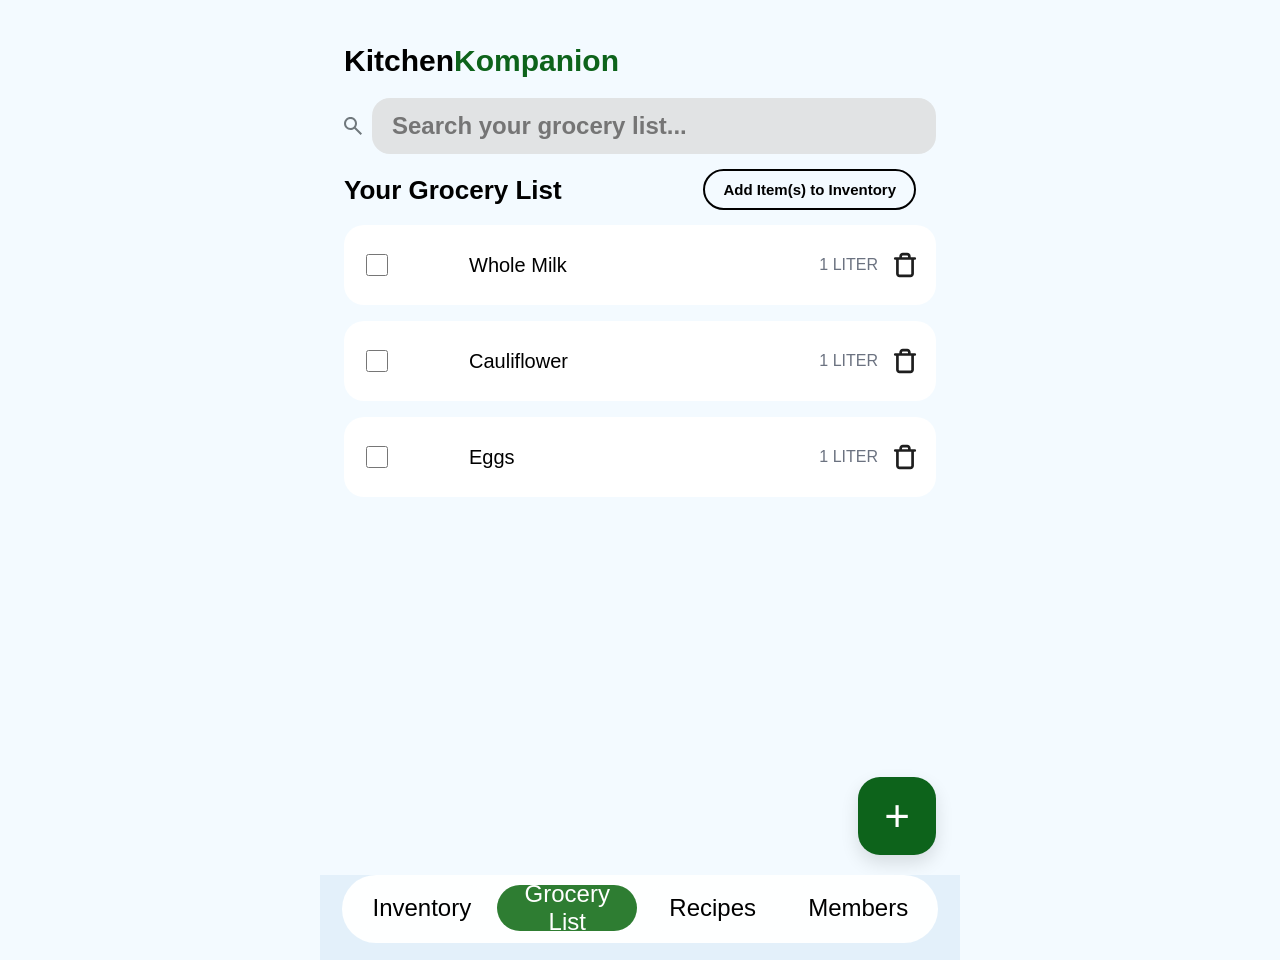
==== Phase 2/Index.html @ 4c79f3d2 "base implementation of grocery list and recipe" ====
<html lang="en"><head>
  <meta http-equiv="Content-Type" content="text/html; charset=windows-1252">
<title>Kitchen Kompanion</title>
<style>

    /* root colors */
    :root {
        --bg-main: #e3f0fa;
        --bg-nav: #FEFFFF;
        --text-def: black;
        --button-active: #2e7d32;
        --screen-width: 640px;
        --wire: none;
    }

    /* device specifications from professor golub */
    .device { 
    margin:auto; 
    max-width: 640px;
    max-height: 960px;
    width: 640px;
    height: 960px;
    overflow: hidden;
    background-color: var(--bg-main);
    position: relative;
    font-size: 32pt;
    }

    /* DEVICE AND ROOT SHOULD BE THE ONLY THINGs HERE */

</style>

<link rel="stylesheet" href="navbar.css">
<link rel="stylesheet" href="pantry.css">
<link rel="stylesheet" href="list.css">
<link rel="stylesheet" href="recipe.css">

</head>
    <body>
        <!--- everything should go inside the device -->
        <div class="device">

            <!--- kitchen inventory tab here -->
            <div id="inv" class="tabcontent">
                <div class="invcontainer">

                    <h1 class="brandtitle">Kitchen<span class="brandgreen">Kompanion</span></h1>

                    <div class="search">
                        <svg xmlns="http://www.w3.org/2000/svg" width="18" height="18" viewBox="0 0 18 18" fill="none">
                            <path d="M16.6 18L10.3 11.7C9.8 12.1 9.225 12.4167 8.575 12.65C7.925 12.8833 7.23333 13 6.5 13C4.68333 13 3.14583 12.3708 1.8875 11.1125C0.629167 9.85417 0 8.31667 0 6.5C0 4.68333 0.629167 3.14583 1.8875 1.8875C3.14583 0.629167 4.68333 0 6.5 0C8.31667 0 9.85417 0.629167 11.1125 1.8875C12.3708 3.14583 13 4.68333 13 6.5C13 7.23333 12.8833 7.925 12.65 8.575C12.4167 9.225 12.1 9.8 11.7 10.3L18 16.6L16.6 18ZM6.5 11C7.75 11 8.8125 10.5625 9.6875 9.6875C10.5625 8.8125 11 7.75 11 6.5C11 5.25 10.5625 4.1875 9.6875 3.3125C8.8125 2.4375 7.75 2 6.5 2C5.25 2 4.1875 2.4375 3.3125 3.3125C2.4375 4.1875 2 5.25 2 6.5C2 7.75 2.4375 8.8125 3.3125 9.6875C4.1875 10.5625 5.25 11 6.5 11Z" fill="#70787D"/>
                        </svg>
                        <input id="invsearch" type="text" placeholder="Search your inventory..." oninput="updateInvDisplay()">
                    </div>

                    <div class="listheader topheader">
                        <h2>Inventory</h2>
                        <div class="headeractions">
                            <button id="invsortexp" class="expiringsoon" onclick="sortInvItemExp()">
                                <span class="expiringsoon-icon">
                                    <svg id="expiringsoon-svg" xmlns="http://www.w3.org/2000/svg" viewBox="0 0 24 24" fill="none">
                                        <path d="M3 18H9V16H3V18ZM3 6V8H21V6H3ZM3 13H15V11H3V13Z" fill="#0D631B"/>
                                    </svg>
                                </span>
                            <span>Expiring Soon</span>
                            </button>
                        </div>
                    </div>

                    <div class="sort">
                        <button class="locationtab active-tab" onclick="setInventoryFilter('All', this)">All</button>
                        <button class="locationtab" onclick="setInventoryFilter('Fridge', this)">Fridge</button>
                        <button class="locationtab" onclick="setInventoryFilter('Freezer', this)">Freezer</button>
                        <button class="locationtab" onclick="setInventoryFilter('Pantry', this)">Pantry</button>
                    </div>

                    <select onchange="updateInvDisplay()" id="listdropdown" style="display: none;">
                        <option value="All">All</option>
                        <option value="Fridge">Fridge</option>
                        <option value="Freezer">Freezer</option>
                        <option value="Pantry">Pantry</option>
                    </select>

                    <div class="listarea">
                        <div id="invlist" class="pantrylist">
                            <!-- inventory cards get added here -->
                        </div>
                    </div>

                    <button id="invitemadd" class="itemadd floatingadd" onclick="openInvAddForm()">+</button>

                </div>

            </div>

            <!--- live update grocery list here -->
            <div id="grocerytab" class="tabcontent">
                <div class="invcontainer">

                    <h1 class="brandtitle">Kitchen<span class="brandgreen">Kompanion</span></h1>

                    <div class="search">
                        <svg xmlns="http://www.w3.org/2000/svg" width="18" height="18" viewBox="0 0 18 18" fill="none">
                            <path d="M16.6 18L10.3 11.7C9.8 12.1 9.225 12.4167 8.575 12.65C7.925 12.8833 7.23333 13 6.5 13C4.68333 13 3.14583 12.3708 1.8875 11.1125C0.629167 9.85417 0 8.31667 0 6.5C0 4.68333 0.629167 3.14583 1.8875 1.8875C3.14583 0.629167 4.68333 0 6.5 0C8.31667 0 9.85417 0.629167 11.1125 1.8875C12.3708 3.14583 13 4.68333 13 6.5C13 7.23333 12.8833 7.925 12.65 8.575C12.4167 9.225 12.1 9.8 11.7 10.3L18 16.6L16.6 18ZM6.5 11C7.75 11 8.8125 10.5625 9.6875 9.6875C10.5625 8.8125 11 7.75 11 6.5C11 5.25 10.5625 4.1875 9.6875 3.3125C8.8125 2.4375 7.75 2 6.5 2C5.25 2 4.1875 2.4375 3.3125 3.3125C2.4375 4.1875 2 5.25 2 6.5C2 7.75 2.4375 8.8125 3.3125 9.6875C4.1875 10.5625 5.25 11 6.5 11Z" fill="#70787D"/>
                        </svg>
                        <input id="grocerysearch" type="text" placeholder="Search your grocery list..." oninput="updateGroceryDisplay()" autocomplete="off">
                    </div>

                    <div class="listheader topheader">
                        <h2>Your Grocery List</h2>
                        <button class="grocery-to-inv-btn" onclick="addCheckedToInventory()">Add Item(s) to Inventory</button>
                    </div>

                    <div class="listarea">
                        <div id="groceryitems" class="pantrylist">
                            <!-- grocery cards go here -->
                        </div>
                    </div>

                    <button class="itemadd floatingadd" onclick="openGroceryAddForm()">+</button>

                </div>
            </div>

            <!-- recipes tab here -->
            <div id="recipes" class="tabcontent">
                <div class="invcontainer">

                    <h1 class="brandtitle">Kitchen<span class="brandgreen">Kompanion</span></h1>

                    <div class="search">
                        <svg xmlns="http://www.w3.org/2000/svg" width="18" height="18" viewBox="0 0 18 18" fill="none">
                            <path d="M16.6 18L10.3 11.7C9.8 12.1 9.225 12.4167 8.575 12.65C7.925 12.8833 7.23333 13 6.5 13C4.68333 13 3.14583 12.3708 1.8875 11.1125C0.629167 9.85417 0 8.31667 0 6.5C0 4.68333 0.629167 3.14583 1.8875 1.8875C3.14583 0.629167 4.68333 0 6.5 0C8.31667 0 9.85417 0.629167 11.1125 1.8875C12.3708 3.14583 13 4.68333 13 6.5C13 7.23333 12.8833 7.925 12.65 8.575C12.4167 9.225 12.1 9.8 11.7 10.3L18 16.6L16.6 18ZM6.5 11C7.75 11 8.8125 10.5625 9.6875 9.6875C10.5625 8.8125 11 7.75 11 6.5C11 5.25 10.5625 4.1875 9.6875 3.3125C8.8125 2.4375 7.75 2 6.5 2C5.25 2 4.1875 2.4375 3.3125 3.3125C2.4375 4.1875 2 5.25 2 6.5C2 7.75 2.4375 8.8125 3.3125 9.6875C4.1875 10.5625 5.25 11 6.5 11Z" fill="#70787D"/>
                        </svg>
                        <input id="recipesearch" type="text" placeholder="Search your recipes..." oninput="updateRecipeDisplay()" autocomplete="off">
                    </div>

                    <div class="listheader">
                        <h2 class="recipe-heading">Your Recipes</h2>
                    </div>

                    <div class="listarea">
                        <div id="recipeitems" class="pantrylist">
                            <!-- recipe cards go here -->
                        </div>
                    </div>

                    <button class="itemadd floatingadd" onclick="openRecipeAddForm()">+</button>

                </div>
            </div>

            <!-- members tab here -->
            <div id="members" class="tabcontent">
                <p>members</p>
            </div>

            <!-- navbar here -->
            <div class="navbar">
                <div class="tabcontainer">
                    <button class="tablink" onclick="openTab('inv', this)" >Inventory</button>
                    <button class="tablink" onclick="openTab('grocerytab', this)" id="defaultOpen">Grocery List</button>
                    <button class="tablink" onclick="openTab('recipes', this)">Recipes</button>
                    <button class="tablink" onclick="openTab('members', this)">Members</button>
                </div>
            </div>

            <!-- pantry list add form -->
            <div id="invaddform" class="form-popup edit-popup">
                <div class="edit-header">
                    <h2>Add New Item</h2>
                    <button type="button" class="edit-close-btn" onclick="closeListAddForm()">&times;</button>
                </div>
                <form onsubmit="return addListItemFormSubmit()">
                    <label class="edit-label-main">Item Name <span class="edit-required">*</span></label>
                    <p id="invformnamewarning" class="formwarning">An Item with this name already exists!</p>
                    <input type="text" id="invnewname" class="edit-name-input" placeholder="What did you buy?" required autocomplete="off">
                    <div class="edit-divider"></div>

                    <div class="edit-row-3">
                        <div class="edit-col">
                            <label class="edit-label-upper">QUANTITY</label>
                            <input type="number" id="invnewquantity" class="edit-sm-input" min="0" placeholder="Ex. 2">
                        </div>
                        <div class="edit-col">
                            <label class="edit-label-upper">UNITS</label>
                            <select id="invnewunits" class="edit-sm-select">
                                <option value="">--</option>
                                <option value="Cups">Cups</option>
                                <option value="Liter">Liter</option>
                                <option value="ML">ML</option>
                                <option value="Grams">Grams</option>
                                <option value="Oz">Oz</option>
                                <option value="Bags">Bags</option>
                                <option value="Items">Items</option>
                            </select>
                        </div>
                        <div class="edit-col">
                            <label class="edit-label-upper">EXPIRES ON</label>
                            <input type="date" id="invnewdate" class="edit-sm-input">
                        </div>
                    </div>

                    <label class="edit-label-upper">STORAGE LOCATION</label>
                    <div class="edit-pills" id="invaddpills">
                        <button type="button" class="edit-pill active-pill" data-loc="Fridge">Fridge</button>
                        <button type="button" class="edit-pill" data-loc="Freezer">Freezer</button>
                        <button type="button" class="edit-pill" data-loc="Pantry">Pantry</button>
                    </div>
                    <input type="hidden" id="invnewdrop" value="Fridge">

                    <label class="edit-label-upper">SHARED WITH</label>
                    <div class="edit-members" id="invaddmembers"></div>

                    <button type="submit" class="edit-submit-btn">Add to Inventory &#8853;</button>
                </form>
            </div>

            <!-- pantry list edit form -->
            <div id="inveditform" class="form-popup edit-popup">
                <div class="edit-header">
                    <h2>Edit Item</h2>
                    <button type="button" class="edit-close-btn" onclick="closeListEditForm()">&times;</button>
                </div>
                <form onsubmit="return editListItemFormSubmit()">
                    <label class="edit-label-main">Item Name <span class="edit-required">*</span></label>
                    <p id="invformnamewarningedit" class="formwarning">An Item with this name already exists!</p>
                    <input type="text" id="inveditname" class="edit-name-input" placeholder="Enter item name..." required autocomplete="off">
                    <div class="edit-divider"></div>

                    <div class="edit-row-3">
                        <div class="edit-col">
                            <label class="edit-label-upper">QUANTITY</label>
                            <input type="number" id="inveditquantity" class="edit-sm-input" min="0">
                        </div>
                        <div class="edit-col">
                            <label class="edit-label-upper">UNITS</label>
                            <select id="inveditunits" class="edit-sm-select">
                                <option value="">--</option>
                                <option value="Cups">Cups</option>
                                <option value="Liter">Liter</option>
                                <option value="ML">ML</option>
                                <option value="Grams">Grams</option>
                                <option value="Oz">Oz</option>
                                <option value="Bags">Bags</option>
                                <option value="Items">Items</option>
                            </select>
                        </div>
                        <div class="edit-col">
                            <label class="edit-label-upper">EXPIRES ON</label>
                            <input type="date" id="inveditdate" class="edit-sm-input">
                        </div>
                    </div>

                    <label class="edit-label-upper">STORAGE LOCATION</label>
                    <div class="edit-pills" id="inveditpills">
                        <button type="button" class="edit-pill active-pill" data-loc="Fridge">Fridge</button>
                        <button type="button" class="edit-pill" data-loc="Freezer">Freezer</button>
                        <button type="button" class="edit-pill" data-loc="Pantry">Pantry</button>
                    </div>
                    <input type="hidden" id="inveditdrop" value="Fridge">

                    <label class="edit-label-upper">SHARED WITH</label>
                    <div class="edit-members" id="inveditmembers"></div>

                    <button type="submit" class="edit-submit-btn">Save</button>
                </form>
            </div>

            <!-- Grocery List Add Form -->
            <div id="groceryaddform" class="form-popup edit-popup">
                <div class="edit-header">
                    <h2>Add Grocery Item</h2>
                    <button type="button" class="edit-close-btn" onclick="closeGroceryAddForm()">&times;</button>
                </div>
                <form onsubmit="return groceryAddFormSubmit()">
                    <label class="edit-label-main">Item Name <span class="edit-required">*</span></label>
                    <p id="groceryformnamewarning" class="formwarning">This item is already on your list!</p>
                    <input type="text" id="grocerynewname" class="edit-name-input" placeholder="What do you need?" required autocomplete="off">
                    <div class="edit-divider"></div>

                    <div class="edit-row-3">
                        <div class="edit-col">
                            <label class="edit-label-upper">QUANTITY</label>
                            <input type="number" id="grocerynewquantity" class="edit-sm-input" min="0" placeholder="Ex. 2">
                        </div>
                        <div class="edit-col">
                            <label class="edit-label-upper">UNITS</label>
                            <select id="grocerynewunits" class="edit-sm-select">
                                <option value="">--</option>
                                <option value="Cups">Cups</option>
                                <option value="Liter">Liter</option>
                                <option value="ML">ML</option>
                                <option value="Grams">Grams</option>
                                <option value="Oz">Oz</option>
                                <option value="Bags">Bags</option>
                                <option value="Items">Items</option>
                            </select>
                        </div>
                    </div>

                    <button type="submit" class="edit-submit-btn">Add to List</button>
                </form>
            </div>

            <!-- Recipe Add Form -->
            <div id="recipeaddform" class="form-popup edit-popup">
                <div class="edit-header">
                    <h2>Add New Recipe</h2>
                    <button type="button" class="edit-close-btn" onclick="closeRecipeAddForm()">&times;</button>
                </div>
                <form onsubmit="return recipeAddFormSubmit()">
                    <div class="recipe-cover-upload" onclick="document.getElementById('recipecoverfile').click()">
                        <svg xmlns="http://www.w3.org/2000/svg" width="28" height="28" viewBox="0 0 24 24" fill="none">
                            <path d="M12 15.2C13.7673 15.2 15.2 13.7673 15.2 12C15.2 10.2327 13.7673 8.8 12 8.8C10.2327 8.8 8.8 10.2327 8.8 12C8.8 13.7673 10.2327 15.2 12 15.2Z" stroke="#555" stroke-width="1.5"/>
                            <path d="M3 16.8V9.2C3 8.0799 3 7.5198 3.21799 7.092C3.40973 6.7157 3.71569 6.4097 4.09202 6.21799C4.51984 6 5.0799 6 6.2 6H6.8C7.1 6 7.3 5.9 7.5 5.7L8.7 4.3C8.9 4.1 9.1 4 9.4 4H14.6C14.9 4 15.1 4.1 15.3 4.3L16.5 5.7C16.7 5.9 16.9 6 17.2 6H17.8C18.9201 6 19.4802 6 19.908 6.21799C20.2843 6.40973 20.5903 6.71569 20.782 7.092C21 7.5198 21 8.0799 21 9.2V16.8C21 17.9201 21 18.4802 20.782 18.908C20.5903 19.2843 20.2843 19.5903 19.908 19.782C19.4802 20 18.9201 20 17.8 20H6.2C5.0799 20 4.51984 20 4.09202 19.782C3.71569 19.5903 3.40973 19.2843 3.21799 18.908C3 18.4802 3 17.9201 3 16.8Z" stroke="#555" stroke-width="1.5"/>
                        </svg>
                        <span>Add Cover Image</span>
                        <input type="file" id="recipecoverfile" accept="image/*" style="display:none" onchange="previewRecipeCover(this)">
                    </div>

                    <label class="edit-label-main">Recipe Name <span class="edit-required">*</span></label>
                    <p id="recipeformnamewarning" class="formwarning">A recipe with this name already exists!</p>
                    <input type="text" id="recipenewname" class="edit-name-input" placeholder="e.g. Cauliflower Stew" required autocomplete="off">
                    <div class="edit-divider"></div>

                    <label class="edit-label-upper">PREP TIME (MINUTES)</label>
                    <input type="number" id="recipenewpreptime" class="edit-sm-input recipe-prep-input" min="0" placeholder="30">

                    <div class="recipe-ingredients-header">
                        <button type="button" class="recipe-add-ingredient-btn" onclick="addIngredientField()">+</button>
                        <label class="edit-label-upper" style="margin-bottom:0">INGREDIENTS</label>
                    </div>
                    <div id="recipeingredientslist" class="recipe-ingredients-list"></div>

                    <label class="edit-label-upper">INSTRUCTIONS</label>
                    <textarea id="recipenewinstructions" class="recipe-instructions-input" placeholder="eg. Flour" rows="4"></textarea>

                    <button type="submit" class="edit-submit-btn">Add Recipe</button>
                </form>
            </div>

            <div id="overlay" class="overlay"></div>

        </div>

        <script>

            // rips colors out of root styling, add more as needed
            const rootStyles = getComputedStyle(document.documentElement);
            const bg_main = rootStyles.getPropertyValue('--bg-main');
            const text_def = rootStyles.getPropertyValue('--text-def');
            const bg_nav = rootStyles.getPropertyValue('--bg-nav');
            const button_active = rootStyles.getPropertyValue('--button-active');

            /* THE ONLY CODE IN HERE SHOULD BE NAVBAR!! */
            /* use a different file for anything else please */

            function openTab(tabName, elmnt) {
                var i, tabcontent, tablinks;

                // get all tabcontents
                tabcontent = document.getElementsByClassName("tabcontent");

                // set all to hidden
                for(i=0; i < tabcontent.length; i++) {
                    tabcontent[i].style.display = "none";
                }

                // get all tab buttons
                tablinks = document.getElementsByClassName("tablink");

                // set all to basic background color
                for(i=0; i < tablinks.length; i++) {
                    tablinks[i].classList.remove("nav-active");
                }

                // set selected tab content to visible and tab button to selected
                document.getElementById(tabName).style.display = "block";
                elmnt.classList.add("nav-active");

            }

            // default open tab

            document.getElementById("defaultOpen").click();


        </script>

        
        <script src="pantry.js"></script>

    </body>
</html>
---- Phase 2/navbar.css ----
/* navbar css styling */

/* Style the tab buttons */
.tablink {
  background-color: var(--bg-nav);
  color: black;
  float: left;
  border: none;
  outline: none;
  cursor: pointer;
  padding: 14px 16px;
  font-size: 24px;
  width: calc((100% / 4)); /* kind of old solution */
  height: 80%;
  display: flex;
  justify-content: center;
  align-items: center;
  border-radius: 40px;
}

.tablink.nav-active {
    background-color: var(--button-active);
    color: white;
}

/* the shaped container for the buttons */
.tabcontainer {
    background-color: var(--bg-nav);
    float: left;
    display: flex;
    width: var(--screen-width);
    height: 100%;
    width: 90%;
    gap: 1%;
    border-radius: 50px;
    padding-left: 10px;
    padding-right: 10px; 
    padding-top: 10px; 
    /* align-content: bottom; */
}

.tablink:hover {
  background-color: #EEEEEE;
}

.tablink.nav-active:hover {
  background-color: #63b374;
}

/* Set default styles for tab content */
.tabcontent {
  height: 84%;
  display: none;
  overflow-y: auto;
  flex: 0.97; /* pushes navbar to the bottom of the page */
}

/*  contains the shaped navbar container and buttons */
.navbar {
    float: left;
    display: flex;
    height: 6%;
    width: 100%;
    justify-content: center;
}

.device {
  display: flex;
  flex-direction: column;
  min-height: 100vh; /* full screen height */
}
---- Phase 2/pantry.css ----
/* vars for colors and fonts */
html {
  --main-bg-color: #F3FAFF;
  --light-blue: #D5ECF8;
  --white: #FFFFFF;
  --black: #000000;
  --green: #0D631B;
  --red: #BA1A1A;
  --grey: #6b7280;
  --light-grey: #E1E3E4;

  --popup-background: #EDF7E4;
  --light-green: #F5FCED;
  --form-text: #55634F;

  --font-family-main: "Inter", sans-serif;

  /* TEXT STYLES FROM FIGMA */
  /* DISPLAY */
  --text-display: 700 30px / normal var(--font-family-main);
  /* --text-display-letter-spacing: 0.6px; */

  /* HEADING 2 */
  --text-h2: 700 26px / 28px var(--font-family-main);

  /* HEADING 3 */
  --text-h3: 600 24px / 28px var(--font-family-main);

  /* HEADING 4 (CAPS) */
  --text-h4: 500 20px / 20px var(--font-family-main);
  --text-h4-transform: uppercase;

  /* PARAGRAPH */ 
  --text-paragraph: 500 20px / 20px var(--font-family-main);
}

body {
  margin: 0;
  font-family: var(--font-family-main);
  background-color: var(--main-bg-color);
  color: var(--black);
}

.invcontainer {
    height: 100%;
    width: 100%;
    box-sizing: border-box;
    padding: 24px 24px 0 24px;
    background-color: var(--main-bg-color);
    position: relative;
    overflow: hidden;
}

/* brand + headings */

/* KitchenKompanion Title */
.brandtitle {
    font: var(--text-display)
}
.brandgreen {
    color: var(--green);
}

.topheader {
    display: flex;
    justify-content: space-between;
    width: 572px;
    align-items: center;
    gap: 12px;
}

/* Inventory Header */
.topheader h2 {
    font: var(--text-h2)
}

/* Expiring Soon Button */
.expiringsoon {
    border: none;
    background: transparent;
    cursor: pointer; /* so they can see it's clickable */
    font: var(--text-h3);
    color: var(--green);
    display: inline-flex;
}

.expiringsoon-icon svg {
  width: 25px;
  height: 25px;
  display: block;
  transition: transform 0.2s ease;
  transform-origin: center;
  margin-right: 3px;
}

.expiringsoon-icon svg.flipped {
  transform: scaleY(-1);

}

/* search */

.search {
    width: 100%;
    /* margin: 0;
    padding: 0; */
    /* display: block; */
    height: auto;
    display: flex;
    align-items: center;
    gap: 10px;
    /* background: var(--grey); */
}

.search svg {
  width: 18px;
  height: 18px;
  flex-shrink: 0;
  fill: #70787D;
}

.search input {
    width: 100%;
    height: 56px;
    box-sizing: border-box;
    border: none;
    outline: none;
    border-radius: 18px;
    background: var(--light-grey);
    padding: 0 20px;
    font: var(--text-h3);
}

/* this rule overrides the browsers default autofill color */
.search input:-webkit-autofill,
.search input:-webkit-autofill:focus {
    -webkit-box-shadow: 0 0 0 1000px var(--light-grey) inset;
    -webkit-text-fill-color: inherit;
}

/* location tabs */

.sort {
    display: flex;
    align-items: center;
    gap: 0;
    margin: 0 0 20px 0;
    padding: 8px;
    background: #cfe3f1;
    border-radius: 22px;
    width: 100%;
    box-sizing: border-box;
}

.locationtab {
    flex: 1;
    border: none;
    background: transparent;
    border-radius: 18px;
    padding: 14px 8px;
    font-size: 17px;
    font-weight: 600;
    cursor: pointer;
    color: #111111;
}

.active-tab {
    background: #ffffff;
}

/* list area */

.listarea {
    margin-top: 0;
    padding-bottom: 140px;
    height: calc(100% - 220px);
    overflow-y: auto;
    overflow-x: hidden;
}

.pantrylist {
    display: flex;
    flex-direction: column;
    gap: 16px;
    width: 100%;
    box-sizing: border-box;
}

/* inventory cards */

.inventory-card {
    display: flex;
    align-items: center;
    justify-content: space-between;
    background: var(--white);
    border-radius: 20px;
    padding: 16px 18px;
    min-height: 96px;
    box-sizing: border-box;
    width: 100%;
}

.inventory-card-left {
    display: flex;
    align-items: center;
    gap: 16px;
    min-width: 0;
    flex: 1;
}

.inventory-card-image {
    width: 58px;
    height: 58px;
    border-radius: 12px;
    flex-shrink: 0;
}

/* info card */
.inventory-card-info {
    display: flex;
    flex-direction: column;
    gap: 6px;
    min-width: 0;
}

.inventory-card-name {
    font: var(--text-h4);
}

/* members */
.inventory-card-members {
    display: flex;
    align-items: center;
    gap: 6px;
}
.inventory-card-members-icon {  
    width: 30px;
    height: 30px;
}
.inventory-card-members-text {
    font: var(--text-paragraph);
}

.inventory-card-right {
  display: flex;
  flex-direction: column;
  align-items: flex-start;
  justify-content: center;
  gap: 4px;
  min-width: 110px;
  flex-shrink: 0;
}

/* quantity */
.inventory-card-qty {
    font-size: 18px; 
    text-transform: uppercase;
}

/* item location */ 
.inventory-card-location {
  font-size: 18px; 
  /* text-transform: uppercase; */
}

/* item expiration info */ 
.inventory-card-exp {
    font-size: 18px;
    line-height: 1.1;
    white-space: nowrap;
}
.inventory-card-exp.urgent {
    color: var(--red);
}

/* trash icon */ 
.inventory-card-trash {
    border: none;
    background: transparent;
    cursor: pointer;
    margin-left: 14px;
    width: 29px;
    height: 29px;
}

/* floating buttons */

.itemadd {
    display: block;
}

.floatingadd {
    position: absolute;
    right: 24px;
    bottom: 20px;
    width: 78px;
    height: 78px;
    border: none;
    border-radius: 22px;
    background: var(--green);
    color: var(--white);
    font-size: 44px;
    line-height: 1;
    cursor: pointer;
    box-shadow: 0 8px 18px rgba(0, 0, 0, 0.12);
}

.floatingtrash {
    display: none;
}

.itemdeletecancel {
    display: none;
}

/* popup forms */

.form-popup {
    display: none;
    position: fixed;
    top: 50%;
    left: 50%;
    transform: translate(-50%, -55%);
    background-color: var(--popup-background);
    padding: 20px;
    z-index: 1000;
    width: 500px;
    max-height: 700px;
    box-sizing: border-box;
    border-radius: 30px;  
}

.formwarning {
    color: var(--red);
    font-size: 16px;
    margin: 0;
    display: none;
}

.form-popup h2 {
    font-size: 20pt;
}

.form-popup label {
    font-size: 16pt;
}

.form-container input,
.form-container select {
    width: 100%;
    padding: 8px;
    margin: 10px 0;
    box-sizing: border-box;
}

/* ---- edit form ---- */

.edit-popup {
    background-color: var(--light-green);
    padding: 28px;
    width: 560px;
    max-height: 90vh;
    border-radius: 24px;
    box-shadow: 0 12px 40px rgba(0,0,0,0.18);
    overflow-y: auto;
}

.edit-header {
    display: flex;
    justify-content: space-between;
    align-items: center;
    margin-bottom: 18px;
}

.edit-header h2 {
    font: var(--text-h2);
    /* margin: 0;
    font-size: 22px; */
    color: var(--black);
    /* color: #293624; */
    /* font-family: Inter; */
    font-size: 30px;
    font-style: normal;
    /* font-weight: 700; */
}

.edit-close-btn {
    width: 36px;
    height: 36px;
    border-radius: 50%;
    border: none;
    background: var(--light-grey);
    font-size: 22px;
    line-height: 1;
    cursor: pointer;
    display: flex;
    align-items: center;
    justify-content: center;
    color: var(--black);
    flex-shrink: 0;
}

.edit-label-main {
    display: block;
    font-family: var(--font-family-main);
    font-size: 28px;
    font-weight: 700;
    line-height: 28px;
    color: #006F1C;
    margin-bottom: 6px;
}

.edit-required {
    color: var(--red);
}

.edit-name-input {
    width: 100%;
    border: none;
    outline: none;
    font-size: 20px;
    padding: 10px 0;
    background: transparent;
    box-sizing: border-box;
    font-family: var(--font-family-main);
    color: var(--form-text);
}

.edit-divider {
    height: 1px;
    background: var(--light-grey);
    margin: 4px 0 20px;
}

.edit-row-3 {
    display: flex;
    gap: 14px;
    margin-bottom: 22px;
}

.edit-col {
    flex: 1;
    min-width: 0;
}

.edit-label-upper {
    display: block;
    font-family: var(--font-family-main);
    font-size: 18px;
    font-weight: 700;
    line-height: 15px;
    letter-spacing: 1.5px;
    text-transform: uppercase;
    color: var(--form-text);
    margin-bottom: 8px;
}

.edit-sm-input,
.edit-sm-select {
    width: 100%;
    padding: 12px 12px;
    border: none;
    border-radius: 14px;
    background: #eef0f1;
    font-size: 16px;
    box-sizing: border-box;
    outline: none;
    font-family: var(--font-family-main);
    color: var(--form-text);
    -webkit-appearance: none;
    appearance: none;
}

.edit-sm-select {
    background: #eef0f1 url("data:image/svg+xml,%3Csvg xmlns='http://www.w3.org/2000/svg' width='12' height='8' viewBox='0 0 12 8'%3E%3Cpath d='M1 1l5 5 5-5' stroke='%23333' stroke-width='2' fill='none'/%3E%3C/svg%3E") no-repeat right 12px center;
    padding-right: 32px;
    cursor: pointer;
}

.edit-pills {
    display: flex;
    gap: 10px;
    margin-bottom: 22px;
}

.edit-pill {
    padding: 12px 24px;
    border-radius: 22px;
    border: none;
    font-size: 16px;
    font-weight: 500;
    cursor: pointer;
    background: #eef0f1;
    color: var(--form-text);
    font-family: var(--font-family-main);
}

.edit-pill.active-pill {
    background: var(--green);
    color: var(--white);
}

.edit-members {
    display: flex;
    gap: 18px;
    margin-bottom: 26px;
}

.edit-member {
    display: flex;
    flex-direction: column;
    align-items: center;
    gap: 6px;
    cursor: pointer;
}

.edit-member-circle {
    width: 54px;
    height: 54px;
    border-radius: 50%;
    background: #eef0f1;
    display: flex;
    align-items: center;
    justify-content: center;
    border: 3px solid transparent;
    box-sizing: border-box;
}

.edit-member.selected .edit-member-circle {
    border-color: var(--black);
}

.edit-member-name {
    font-size: 14px;
    font-weight: 500;
    color: var(--form-text);
}

.edit-submit-btn {
    width: 100%;
    padding: 16px;
    border: none;
    border-radius: 18px;
    background: var(--green);
    color: var(--white);
    font-size: 18px;
    font-weight: 600;
    cursor: pointer;
    font-family: var(--font-family-main);
    display: flex;
    align-items: center;
    justify-content: center;
    gap: 8px;
}
---- Phase 2/list.css ----
/* grocery list cards */

.grocery-card {
    display: flex;
    align-items: center;
    background: var(--white);
    border-radius: 20px;
    padding: 14px 18px;
    min-height: 80px;
    box-sizing: border-box;
    width: 100%;
    gap: 14px;
}

.grocery-checkbox {
    width: 22px;
    height: 22px;
    flex-shrink: 0;
    accent-color: var(--green);
    cursor: pointer;
}

.grocery-card-image {
    width: 50px;
    height: 50px;
    border-radius: 10px;
    flex-shrink: 0;
    object-fit: cover;
}

.grocery-card-image-placeholder {
    width: 50px;
    height: 50px;
    border-radius: 10px;
    flex-shrink: 0;
    display: flex;
    align-items: center;
    justify-content: center;
    font-size: 28px;
}

.grocery-card-name {
    font: var(--text-h4);
    flex: 1;
    min-width: 0;
}

.grocery-card-qty {
    font-size: 16px;
    font-weight: 500;
    text-transform: uppercase;
    color: var(--grey);
    white-space: nowrap;
}

.grocery-card-trash {
    border: none;
    background: transparent;
    cursor: pointer;
    width: 26px;
    height: 26px;
    flex-shrink: 0;
    padding: 0;
}

.grocery-card.checked {
    opacity: 0.5;
}

.grocery-card.checked .grocery-card-name {
    text-decoration: line-through;
}

/* add item to inventory button */

.empty-list-message {
    text-align: center;
    font-size: 20px;
    font-weight: 700;
    color: var(--black);
    padding: 80px 0;
    font-family: var(--font-family-main);
}

.grocery-to-inv-btn {
    border: 2px solid var(--black);
    background: transparent;
    border-radius: 22px;
    padding: 10px 18px;
    font-size: 15px;
    font-weight: 600;
    cursor: pointer;
    font-family: var(--font-family-main);
    white-space: nowrap;
    color: var(--black);
}
---- Phase 2/recipe.css ----
/* ---- recipes ---- */

.recipe-heading {
    font: var(--text-h2);
    color: var(--green);
}

.recipe-card {
    display: flex;
    align-items: center;
    background: var(--white);
    border-radius: 20px;
    padding: 14px 18px;
    min-height: 72px;
    box-sizing: border-box;
    width: 100%;
    gap: 14px;
}

.recipe-card-image {
    width: 50px;
    height: 50px;
    border-radius: 10px;
    flex-shrink: 0;
    object-fit: cover;
}

.recipe-card-image-placeholder {
    width: 50px;
    height: 50px;
    border-radius: 10px;
    flex-shrink: 0;
    background: #eef0f1;
    display: flex;
    align-items: center;
    justify-content: center;
    font-size: 24px;
}

.recipe-card-name {
    font: var(--text-h4);
    flex: 1;
    min-width: 0;
}

.recipe-card-trash {
    border: none;
    background: transparent;
    cursor: pointer;
    width: 26px;
    height: 26px;
    flex-shrink: 0;
    padding: 0;
}

/* recipe add form */

.recipe-cover-upload {
    width: 100%;
    height: 120px;
    border-radius: 16px;
    background: #d6ddd0 url("data:image/svg+xml,%3Csvg xmlns='http://www.w3.org/2000/svg' width='100' height='70' viewBox='0 0 100 70' fill='none'%3E%3Crect width='100' height='70' rx='8' fill='%23b8c4ae'/%3E%3C/svg%3E") no-repeat center;
    background-size: cover;
    display: flex;
    flex-direction: column;
    align-items: center;
    justify-content: center;
    gap: 6px;
    cursor: pointer;
    margin-bottom: 16px;
    overflow: hidden;
    position: relative;
}

.recipe-cover-upload span {
    font-size: 14px;
    font-weight: 600;
    color: #444;
}

.recipe-cover-upload img {
    width: 100%;
    height: 100%;
    object-fit: cover;
    position: absolute;
    top: 0;
    left: 0;
}

.recipe-prep-input {
    width: 140px !important;
    margin-bottom: 20px;
}

.recipe-ingredients-header {
    display: flex;
    align-items: center;
    gap: 10px;
    margin-bottom: 10px;
}

.recipe-add-ingredient-btn {
    width: 28px;
    height: 28px;
    border-radius: 50%;
    border: none;
    background: transparent;
    font-size: 22px;
    font-weight: 700;
    cursor: pointer;
    color: var(--form-text);
    display: flex;
    align-items: center;
    justify-content: center;
    padding: 0;
}

.recipe-ingredients-list {
    display: flex;
    flex-direction: column;
    gap: 8px;
    margin-bottom: 20px;
}

.recipe-ingredient-row {
    display: flex;
    align-items: center;
    gap: 10px;
}

.recipe-ingredient-row input {
    flex: 1;
    padding: 10px 12px;
    border: none;
    border-radius: 14px;
    background: #eef0f1;
    font-size: 16px;
    font-family: var(--font-family-main);
    color: var(--form-text);
    outline: none;
    box-sizing: border-box;
}

.recipe-ingredient-trash {
    border: none;
    background: transparent;
    cursor: pointer;
    width: 24px;
    height: 24px;
    padding: 0;
    flex-shrink: 0;
}

.recipe-instructions-input {
    width: 100%;
    padding: 14px;
    border: none;
    border-radius: 14px;
    background: #eef0f1;
    font-size: 16px;
    font-family: var(--font-family-main);
    color: var(--form-text);
    outline: none;
    resize: vertical;
    box-sizing: border-box;
    margin-bottom: 20px;
    min-height: 100px;
}
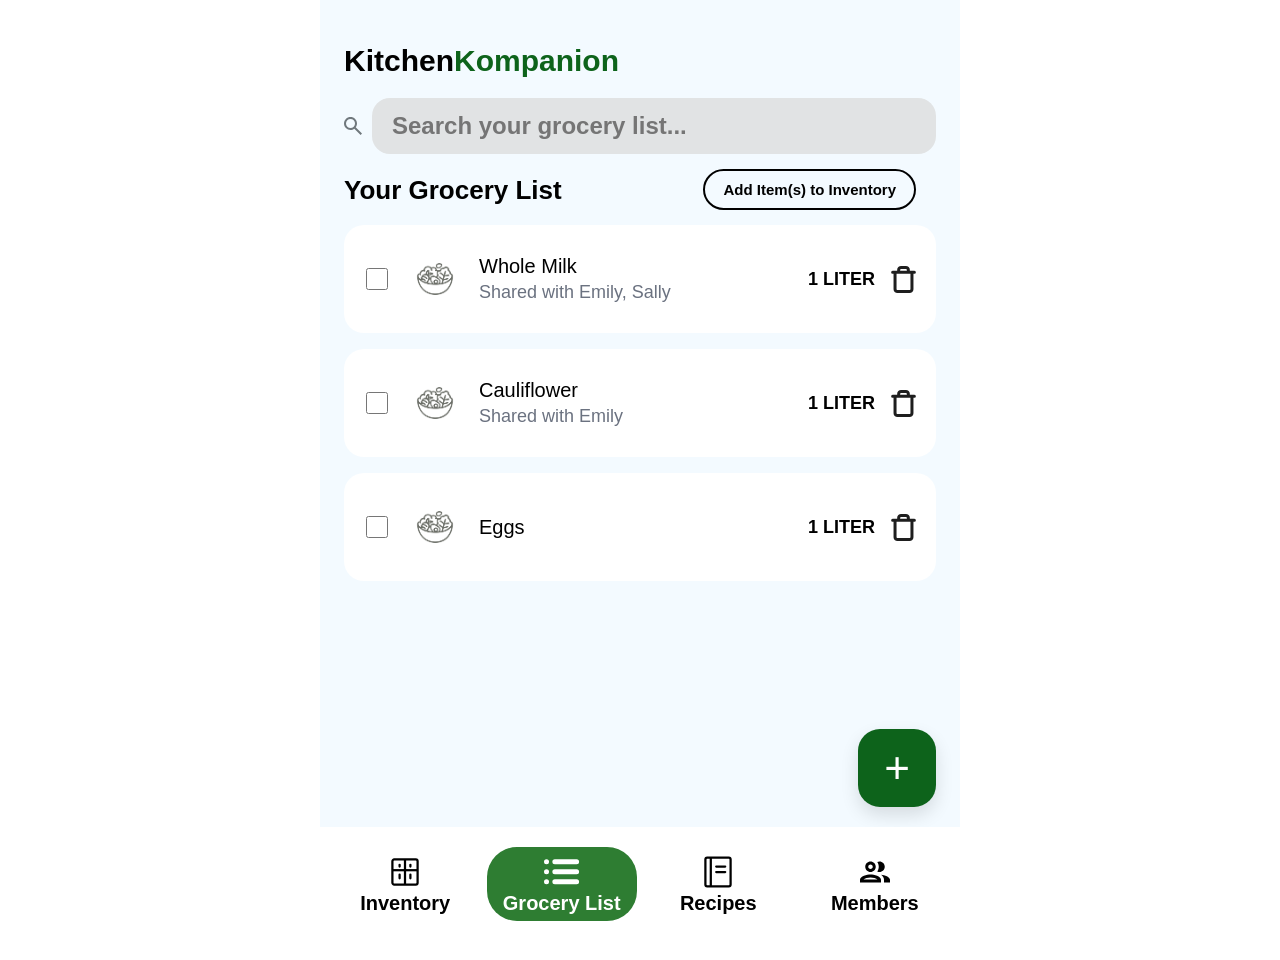
==== commit c4e0b62a: "fixing styling of navbar" ====
--- a/Phase 2/Index.html
+++ b/Phase 2/Index.html
@@ -34,6 +34,7 @@
 <link rel="stylesheet" href="pantry.css">
 <link rel="stylesheet" href="list.css">
 <link rel="stylesheet" href="recipe.css">
+<link rel="stylesheet" href="members.css">
 
 </head>
     <body>
@@ -152,16 +153,71 @@
 
             <!-- members tab here -->
             <div id="members" class="tabcontent">
-                <p>members</p>
+                <div class="invcontainer members-container">
+                    <h1 class="brandtitle">Kitchen<span class="brandgreen">Kompanion</span></h1>
+
+                    <section class="members-household" aria-label="Household">
+                        <div class="members-household-top">
+                            <div>
+                                <h2 id="household-display-name" class="members-household-title"></h2>
+                                <p class="members-household-type">
+                                    <span class="label">Household Type:</span>
+                                    <span id="household-display-type"></span>
+                                </p>
+                            </div>
+                            <button type="button" class="members-edit-btn" onclick="openHouseholdEdit()">Edit</button>
+                        </div>
+                    </section>
+
+                    <section class="members-section" aria-labelledby="members-heading">
+                        <h3 id="members-heading" class="members-section-title">Members</h3>
+                        <div class="members-table-head">
+                            <span aria-hidden="true"></span>
+                            <span class="members-head-name">Name</span>
+                            <span class="members-head-role">Role</span>
+                            <span class="members-actions-head">Request</span>
+                        </div>
+                        <div id="memberslist" class="members-list"></div>
+                    </section>
+                </div>
             </div>
 
             <!-- navbar here -->
             <div class="navbar">
                 <div class="tabcontainer">
-                    <button class="tablink" onclick="openTab('inv', this)" >Inventory</button>
-                    <button class="tablink" onclick="openTab('grocerytab', this)" id="defaultOpen">Grocery List</button>
-                    <button class="tablink" onclick="openTab('recipes', this)">Recipes</button>
-                    <button class="tablink" onclick="openTab('members', this)">Members</button>
+                    <button class="tablink" onclick="openTab('inv', this)">
+                        <svg xmlns="http://www.w3.org/2000/svg" width="40" height="40" viewBox="0 0 40 40" fill="none">
+                            <path d="M8 6H32C33.1 6 34 6.9 34 8V32C34 33.1 33.1 34 32 34H8C6.9 34 6 33.1 6 32V8C6 6.9 6.9 6 8 6Z" stroke="currentColor" stroke-width="2.5" stroke-linecap="round" stroke-linejoin="round"/>
+                            <path d="M6 18H34" stroke="currentColor" stroke-width="2.5"/>
+                            <path d="M20 6V34" stroke="currentColor" stroke-width="2.5"/>
+                            <path d="M14 12V14" stroke="currentColor" stroke-width="2.5" stroke-linecap="round"/>
+                            <path d="M26 12V14" stroke="currentColor" stroke-width="2.5" stroke-linecap="round"/>
+                            <path d="M14 23V27" stroke="currentColor" stroke-width="2.5" stroke-linecap="round"/>
+                            <path d="M26 23V27" stroke="currentColor" stroke-width="2.5" stroke-linecap="round"/>
+                        </svg>
+                        <span>Inventory</span>
+                    </button>
+                    <button class="tablink" onclick="openTab('grocerytab', this)" id="defaultOpen">
+                        <svg xmlns="http://www.w3.org/2000/svg" width="34" height="24" viewBox="0 0 34 24" fill="none">
+                            <path d="M10.2588 2.36719H30.7765M10.2588 11.8369H30.7765M10.2588 21.3066H30.7765M2.36743 2.36719H2.38321M2.36743 11.8369H2.38321M2.36743 21.3066H2.38321" stroke="currentColor" stroke-width="4.73485" stroke-linecap="round" stroke-linejoin="round"/>
+                        </svg>
+                        <span>Grocery List</span>
+                    </button>
+                    <button class="tablink" onclick="openTab('recipes', this)">
+                        <svg xmlns="http://www.w3.org/2000/svg" width="36" height="40" viewBox="0 0 36 40" fill="none">
+                            <path d="M6 4H30C31.1 4 32 4.9 32 6V34C32 35.1 31.1 36 30 36H6C4.9 36 4 35.1 4 34V6C4 4.9 4.9 4 6 4Z" stroke="currentColor" stroke-width="2.5" stroke-linecap="round" stroke-linejoin="round"/>
+                            <path d="M10 4V36" stroke="currentColor" stroke-width="2.5"/>
+                            <path d="M16 14H26" stroke="currentColor" stroke-width="2.5" stroke-linecap="round"/>
+                            <path d="M16 20H26" stroke="currentColor" stroke-width="2.5" stroke-linecap="round"/>
+                        </svg>
+                        <span>Recipes</span>
+                    </button>
+                    <button class="tablink" onclick="openTab('members', this)">
+                        <svg xmlns="http://www.w3.org/2000/svg" width="50" height="50" viewBox="0 0 50 50" fill="none">
+                            <path d="M18.7501 28.6457C13.8751 28.6457 4.16675 31.0832 4.16675 35.9373V39.5832H33.3334V35.9373C33.3334 31.0832 23.6251 28.6457 18.7501 28.6457ZM9.04175 35.4165C10.7917 34.2082 15.0209 32.8123 18.7501 32.8123C22.4792 32.8123 26.7084 34.2082 28.4584 35.4165H9.04175ZM18.7501 24.9998C22.7709 24.9998 26.0417 21.729 26.0417 17.7082C26.0417 13.6873 22.7709 10.4165 18.7501 10.4165C14.7292 10.4165 11.4584 13.6873 11.4584 17.7082C11.4584 21.729 14.7292 24.9998 18.7501 24.9998ZM18.7501 14.5832C20.4792 14.5832 21.8751 15.979 21.8751 17.7082C21.8751 19.4373 20.4792 20.8332 18.7501 20.8332C17.0209 20.8332 15.6251 19.4373 15.6251 17.7082C15.6251 15.979 17.0209 14.5832 18.7501 14.5832ZM33.4168 28.7707C35.8334 30.5207 37.5001 32.854 37.5001 35.9373V39.5832H45.8334V35.9373C45.8334 31.729 38.5418 29.3332 33.4168 28.7707ZM31.2501 24.9998C35.2709 24.9998 38.5418 21.729 38.5418 17.7082C38.5418 13.6873 35.2709 10.4165 31.2501 10.4165C30.1251 10.4165 29.0834 10.6873 28.1251 11.1457C29.4376 12.9998 30.2084 15.2707 30.2084 17.7082C30.2084 20.1457 29.4376 22.4165 28.1251 24.2707C29.0834 24.729 30.1251 24.9998 31.2501 24.9998Z" fill="currentColor"/>
+                        </svg>
+                        <span>Members</span>
+                    </button>
                 </div>
             </div>
 
@@ -172,6 +228,15 @@
                     <button type="button" class="edit-close-btn" onclick="closeListAddForm()">&times;</button>
                 </div>
                 <form onsubmit="return addListItemFormSubmit()">
+                    <div class="recipe-cover-upload" id="invaddcover" onclick="document.getElementById('invaddcoverfile').click()">
+                        <svg xmlns="http://www.w3.org/2000/svg" width="28" height="28" viewBox="0 0 24 24" fill="none">
+                            <path d="M12 15.2C13.7673 15.2 15.2 13.7673 15.2 12C15.2 10.2327 13.7673 8.8 12 8.8C10.2327 8.8 8.8 10.2327 8.8 12C8.8 13.7673 10.2327 15.2 12 15.2Z" stroke="#555" stroke-width="1.5"/>
+                            <path d="M3 16.8V9.2C3 8.0799 3 7.5198 3.21799 7.092C3.40973 6.7157 3.71569 6.4097 4.09202 6.21799C4.51984 6 5.0799 6 6.2 6H6.8C7.1 6 7.3 5.9 7.5 5.7L8.7 4.3C8.9 4.1 9.1 4 9.4 4H14.6C14.9 4 15.1 4.1 15.3 4.3L16.5 5.7C16.7 5.9 16.9 6 17.2 6H17.8C18.9201 6 19.4802 6 19.908 6.21799C20.2843 6.40973 20.5903 6.71569 20.782 7.092C21 7.5198 21 8.0799 21 9.2V16.8C21 17.9201 21 18.4802 20.782 18.908C20.5903 19.2843 20.2843 19.5903 19.908 19.782C19.4802 20 18.9201 20 17.8 20H6.2C5.0799 20 4.51984 20 4.09202 19.782C3.71569 19.5903 3.40973 19.2843 3.21799 18.908C3 18.4802 3 17.9201 3 16.8Z" stroke="#555" stroke-width="1.5"/>
+                        </svg>
+                        <span>Add Cover Image</span>
+                        <input type="file" id="invaddcoverfile" accept="image/*" style="display:none" onchange="previewCover(this, 'invaddcover')">
+                    </div>
+
                     <label class="edit-label-main">Item Name <span class="edit-required">*</span></label>
                     <p id="invformnamewarning" class="formwarning">An Item with this name already exists!</p>
                     <input type="text" id="invnewname" class="edit-name-input" placeholder="What did you buy?" required autocomplete="off">
@@ -212,7 +277,7 @@
                     <label class="edit-label-upper">SHARED WITH</label>
                     <div class="edit-members" id="invaddmembers"></div>
 
-                    <button type="submit" class="edit-submit-btn">Add to Inventory &#8853;</button>
+                    <button type="submit" class="edit-submit-btn">Add to Inventory</button>
                 </form>
             </div>
 
@@ -223,6 +288,15 @@
                     <button type="button" class="edit-close-btn" onclick="closeListEditForm()">&times;</button>
                 </div>
                 <form onsubmit="return editListItemFormSubmit()">
+                    <div class="recipe-cover-upload" id="inveditcover" onclick="document.getElementById('inveditcoverfile').click()">
+                        <svg xmlns="http://www.w3.org/2000/svg" width="28" height="28" viewBox="0 0 24 24" fill="none">
+                            <path d="M12 15.2C13.7673 15.2 15.2 13.7673 15.2 12C15.2 10.2327 13.7673 8.8 12 8.8C10.2327 8.8 8.8 10.2327 8.8 12C8.8 13.7673 10.2327 15.2 12 15.2Z" stroke="#555" stroke-width="1.5"/>
+                            <path d="M3 16.8V9.2C3 8.0799 3 7.5198 3.21799 7.092C3.40973 6.7157 3.71569 6.4097 4.09202 6.21799C4.51984 6 5.0799 6 6.2 6H6.8C7.1 6 7.3 5.9 7.5 5.7L8.7 4.3C8.9 4.1 9.1 4 9.4 4H14.6C14.9 4 15.1 4.1 15.3 4.3L16.5 5.7C16.7 5.9 16.9 6 17.2 6H17.8C18.9201 6 19.4802 6 19.908 6.21799C20.2843 6.40973 20.5903 6.71569 20.782 7.092C21 7.5198 21 8.0799 21 9.2V16.8C21 17.9201 21 18.4802 20.782 18.908C20.5903 19.2843 20.2843 19.5903 19.908 19.782C19.4802 20 18.9201 20 17.8 20H6.2C5.0799 20 4.51984 20 4.09202 19.782C3.71569 19.5903 3.40973 19.2843 3.21799 18.908C3 18.4802 3 17.9201 3 16.8Z" stroke="#555" stroke-width="1.5"/>
+                        </svg>
+                        <span>Add Cover Image</span>
+                        <input type="file" id="inveditcoverfile" accept="image/*" style="display:none" onchange="previewCover(this, 'inveditcover')">
+                    </div>
+
                     <label class="edit-label-main">Item Name <span class="edit-required">*</span></label>
                     <p id="invformnamewarningedit" class="formwarning">An Item with this name already exists!</p>
                     <input type="text" id="inveditname" class="edit-name-input" placeholder="Enter item name..." required autocomplete="off">
@@ -270,26 +344,35 @@
             <!-- Grocery List Add Form -->
             <div id="groceryaddform" class="form-popup edit-popup">
                 <div class="edit-header">
-                    <h2>Add Grocery Item</h2>
+                    <h2>Add New Item</h2>
                     <button type="button" class="edit-close-btn" onclick="closeGroceryAddForm()">&times;</button>
                 </div>
                 <form onsubmit="return groceryAddFormSubmit()">
+                    <div class="recipe-cover-upload" id="groceryaddcover" onclick="document.getElementById('groceryaddcoverfile').click()">
+                        <svg xmlns="http://www.w3.org/2000/svg" width="28" height="28" viewBox="0 0 24 24" fill="none">
+                            <path d="M12 15.2C13.7673 15.2 15.2 13.7673 15.2 12C15.2 10.2327 13.7673 8.8 12 8.8C10.2327 8.8 8.8 10.2327 8.8 12C8.8 13.7673 10.2327 15.2 12 15.2Z" stroke="#555" stroke-width="1.5"/>
+                            <path d="M3 16.8V9.2C3 8.0799 3 7.5198 3.21799 7.092C3.40973 6.7157 3.71569 6.4097 4.09202 6.21799C4.51984 6 5.0799 6 6.2 6H6.8C7.1 6 7.3 5.9 7.5 5.7L8.7 4.3C8.9 4.1 9.1 4 9.4 4H14.6C14.9 4 15.1 4.1 15.3 4.3L16.5 5.7C16.7 5.9 16.9 6 17.2 6H17.8C18.9201 6 19.4802 6 19.908 6.21799C20.2843 6.40973 20.5903 6.71569 20.782 7.092C21 7.5198 21 8.0799 21 9.2V16.8C21 17.9201 21 18.4802 20.782 18.908C20.5903 19.2843 20.2843 19.5903 19.908 19.782C19.4802 20 18.9201 20 17.8 20H6.2C5.0799 20 4.51984 20 4.09202 19.782C3.71569 19.5903 3.40973 19.2843 3.21799 18.908C3 18.4802 3 17.9201 3 16.8Z" stroke="#555" stroke-width="1.5"/>
+                        </svg>
+                        <span>Add Cover Image</span>
+                        <input type="file" id="groceryaddcoverfile" accept="image/*" style="display:none" onchange="previewCover(this, 'groceryaddcover')">
+                    </div>
+
                     <label class="edit-label-main">Item Name <span class="edit-required">*</span></label>
                     <p id="groceryformnamewarning" class="formwarning">This item is already on your list!</p>
-                    <input type="text" id="grocerynewname" class="edit-name-input" placeholder="What do you need?" required autocomplete="off">
+                    <input type="text" id="grocerynewname" class="edit-name-input" placeholder="What do you want to buy" required autocomplete="off">
                     <div class="edit-divider"></div>
 
                     <div class="edit-row-3">
                         <div class="edit-col">
                             <label class="edit-label-upper">QUANTITY</label>
-                            <input type="number" id="grocerynewquantity" class="edit-sm-input" min="0" placeholder="Ex. 2">
+                            <input type="number" id="grocerynewquantity" class="edit-sm-input" min="0" placeholder="Ex. 1.2" step="any">
                         </div>
                         <div class="edit-col">
                             <label class="edit-label-upper">UNITS</label>
                             <select id="grocerynewunits" class="edit-sm-select">
                                 <option value="">--</option>
+                                <option value="Liters">Liters</option>
                                 <option value="Cups">Cups</option>
-                                <option value="Liter">Liter</option>
                                 <option value="ML">ML</option>
                                 <option value="Grams">Grams</option>
                                 <option value="Oz">Oz</option>
@@ -299,7 +382,73 @@
                         </div>
                     </div>
 
-                    <button type="submit" class="edit-submit-btn">Add to List</button>
+                    <label class="edit-label-upper">STORAGE LOCATION</label>
+                    <div class="edit-pills" id="groceryaddpills">
+                        <button type="button" class="edit-pill active-pill" data-loc="Fridge">Fridge</button>
+                        <button type="button" class="edit-pill" data-loc="Freezer">Freezer</button>
+                        <button type="button" class="edit-pill" data-loc="Pantry">Pantry</button>
+                    </div>
+                    <input type="hidden" id="grocerynewlocation" value="Fridge">
+
+                    <label class="edit-label-upper">SHARED WITH</label>
+                    <div class="edit-members" id="groceryaddmembers"></div>
+
+                    <button type="submit" class="edit-submit-btn">Add to Grocery List</button>
+                </form>
+            </div>
+
+            <!-- Grocery List Edit Form -->
+            <div id="groceryeditform" class="form-popup edit-popup">
+                <div class="edit-header">
+                    <h2>Edit Item</h2>
+                    <button type="button" class="edit-close-btn" onclick="closeGroceryEditForm()">&times;</button>
+                </div>
+                <form onsubmit="return groceryEditFormSubmit()">
+                    <div class="recipe-cover-upload" id="groceryeditcover" onclick="document.getElementById('groceryeditcoverfile').click()">
+                        <svg xmlns="http://www.w3.org/2000/svg" width="28" height="28" viewBox="0 0 24 24" fill="none">
+                            <path d="M12 15.2C13.7673 15.2 15.2 13.7673 15.2 12C15.2 10.2327 13.7673 8.8 12 8.8C10.2327 8.8 8.8 10.2327 8.8 12C8.8 13.7673 10.2327 15.2 12 15.2Z" stroke="#555" stroke-width="1.5"/>
+                            <path d="M3 16.8V9.2C3 8.0799 3 7.5198 3.21799 7.092C3.40973 6.7157 3.71569 6.4097 4.09202 6.21799C4.51984 6 5.0799 6 6.2 6H6.8C7.1 6 7.3 5.9 7.5 5.7L8.7 4.3C8.9 4.1 9.1 4 9.4 4H14.6C14.9 4 15.1 4.1 15.3 4.3L16.5 5.7C16.7 5.9 16.9 6 17.2 6H17.8C18.9201 6 19.4802 6 19.908 6.21799C20.2843 6.40973 20.5903 6.71569 20.782 7.092C21 7.5198 21 8.0799 21 9.2V16.8C21 17.9201 21 18.4802 20.782 18.908C20.5903 19.2843 20.2843 19.5903 19.908 19.782C19.4802 20 18.9201 20 17.8 20H6.2C5.0799 20 4.51984 20 4.09202 19.782C3.71569 19.5903 3.40973 19.2843 3.21799 18.908C3 18.4802 3 17.9201 3 16.8Z" stroke="#555" stroke-width="1.5"/>
+                        </svg>
+                        <span>Add Cover Image</span>
+                        <input type="file" id="groceryeditcoverfile" accept="image/*" style="display:none" onchange="previewCover(this, 'groceryeditcover')">
+                    </div>
+
+                    <label class="edit-label-main">Item Name <span class="edit-required">*</span></label>
+                    <input type="text" id="groceryeditname" class="edit-name-input" placeholder="Item name..." required autocomplete="off">
+                    <div class="edit-divider"></div>
+
+                    <div class="edit-row-3">
+                        <div class="edit-col">
+                            <label class="edit-label-upper">QUANTITY</label>
+                            <input type="number" id="groceryeditquantity" class="edit-sm-input" min="0" step="any">
+                        </div>
+                        <div class="edit-col">
+                            <label class="edit-label-upper">UNITS</label>
+                            <select id="groceryeditunits" class="edit-sm-select">
+                                <option value="">--</option>
+                                <option value="Liters">Liters</option>
+                                <option value="Cups">Cups</option>
+                                <option value="ML">ML</option>
+                                <option value="Grams">Grams</option>
+                                <option value="Oz">Oz</option>
+                                <option value="Bags">Bags</option>
+                                <option value="Items">Items</option>
+                            </select>
+                        </div>
+                    </div>
+
+                    <label class="edit-label-upper">STORAGE LOCATION</label>
+                    <div class="edit-pills" id="groceryeditpills">
+                        <button type="button" class="edit-pill active-pill" data-loc="Fridge">Fridge</button>
+                        <button type="button" class="edit-pill" data-loc="Freezer">Freezer</button>
+                        <button type="button" class="edit-pill" data-loc="Pantry">Pantry</button>
+                    </div>
+                    <input type="hidden" id="groceryeditlocation" value="Fridge">
+
+                    <label class="edit-label-upper">SHARED WITH</label>
+                    <div class="edit-members" id="groceryeditmembers"></div>
+
+                    <button type="submit" class="edit-submit-btn">Save</button>
                 </form>
             </div>
 
@@ -338,6 +487,89 @@
 
                     <button type="submit" class="edit-submit-btn">Add Recipe</button>
                 </form>
+            </div>
+
+            <!-- Recipe Edit Form -->
+            <div id="recipeeditform" class="form-popup edit-popup">
+                <div class="edit-header">
+                    <h2>Edit Recipe</h2>
+                    <button type="button" class="edit-close-btn" onclick="closeRecipeEditForm()">&times;</button>
+                </div>
+                <form onsubmit="return recipeEditFormSubmit()">
+                    <div class="recipe-cover-upload" id="recipeeditcover" onclick="document.getElementById('recipeeditcoverfile').click()">
+                        <svg xmlns="http://www.w3.org/2000/svg" width="28" height="28" viewBox="0 0 24 24" fill="none">
+                            <path d="M12 15.2C13.7673 15.2 15.2 13.7673 15.2 12C15.2 10.2327 13.7673 8.8 12 8.8C10.2327 8.8 8.8 10.2327 8.8 12C8.8 13.7673 10.2327 15.2 12 15.2Z" stroke="#555" stroke-width="1.5"/>
+                            <path d="M3 16.8V9.2C3 8.0799 3 7.5198 3.21799 7.092C3.40973 6.7157 3.71569 6.4097 4.09202 6.21799C4.51984 6 5.0799 6 6.2 6H6.8C7.1 6 7.3 5.9 7.5 5.7L8.7 4.3C8.9 4.1 9.1 4 9.4 4H14.6C14.9 4 15.1 4.1 15.3 4.3L16.5 5.7C16.7 5.9 16.9 6 17.2 6H17.8C18.9201 6 19.4802 6 19.908 6.21799C20.2843 6.40973 20.5903 6.71569 20.782 7.092C21 7.5198 21 8.0799 21 9.2V16.8C21 17.9201 21 18.4802 20.782 18.908C20.5903 19.2843 20.2843 19.5903 19.908 19.782C19.4802 20 18.9201 20 17.8 20H6.2C5.0799 20 4.51984 20 4.09202 19.782C3.71569 19.5903 3.40973 19.2843 3.21799 18.908C3 18.4802 3 17.9201 3 16.8Z" stroke="#555" stroke-width="1.5"/>
+                        </svg>
+                        <span>Add Cover Image</span>
+                        <input type="file" id="recipeeditcoverfile" accept="image/*" style="display:none" onchange="previewRecipeEditCover(this)">
+                    </div>
+
+                    <label class="edit-label-main">Recipe Name <span class="edit-required">*</span></label>
+                    <input type="text" id="recipeeditname" class="edit-name-input" placeholder="e.g. Cauliflower Stew" required autocomplete="off">
+                    <div class="edit-divider"></div>
+
+                    <label class="edit-label-upper">PREP TIME (MINUTES)</label>
+                    <input type="number" id="recipeeditpreptime" class="edit-sm-input recipe-prep-input" min="0" placeholder="30">
+
+                    <div class="recipe-ingredients-header">
+                        <button type="button" class="recipe-add-ingredient-btn" onclick="addEditIngredientField()">+</button>
+                        <label class="edit-label-upper" style="margin-bottom:0">INGREDIENTS</label>
+                    </div>
+                    <div id="recipeeditingredientslist" class="recipe-ingredients-list"></div>
+
+                    <label class="edit-label-upper">INSTRUCTIONS</label>
+                    <textarea id="recipeeditinstructions" class="recipe-instructions-input" placeholder="eg. Flour" rows="4"></textarea>
+
+                    <button type="submit" class="edit-submit-btn">Save Changes</button>
+                </form>
+            </div>
+
+            <!-- Edit household (from Members tab) -->
+            <div id="householdeditform" class="form-popup edit-popup">
+                <div class="edit-header">
+                    <h2>Edit household</h2>
+                    <button type="button" class="edit-close-btn" onclick="closeHouseholdEdit()">&times;</button>
+                </div>
+
+                <label class="edit-label-upper household-edit-section-label" for="householdeditname">HOUSEHOLD NAME</label>
+                <input type="text" id="householdeditname" class="edit-name-input" placeholder="e.g. The Smith's House" autocomplete="off">
+                <div class="edit-divider"></div>
+
+                <label class="edit-label-upper household-edit-section-label" for="householdedittype">HOUSEHOLD TYPE</label>
+                <select id="householdedittype" class="edit-sm-select household-edit-type-select">
+                    <option value="Roommates">Roommates</option>
+                    <option value="Family">Family</option>
+                    <option value="Solo">Solo</option>
+                </select>
+
+                <div class="household-edit-members-block">
+                    <div class="household-edit-members-head">
+                        <span class="household-edit-head-name">Name</span>
+                        <span class="household-edit-head-role">Role</span>
+                        <span class="household-edit-members-head-spacer" aria-hidden="true"></span>
+                    </div>
+                    <div id="householdeditmemberrows" class="household-edit-member-rows"></div>
+                </div>
+
+                <button type="button" class="household-edit-add-member" onclick="addHouseholdEditMemberRow()">
+                    <span class="household-edit-add-member-icon" aria-hidden="true">+</span>
+                    Add member
+                </button>
+                <button type="button" class="edit-submit-btn household-edit-save-btn" onclick="saveHouseholdEdit()">Save changes</button>
+            </div>
+
+            <!-- Request food (from Members tab) -->
+            <div id="memberfoodrequestform" class="form-popup edit-popup">
+                <div class="edit-header">
+                    <h2>Request a food item</h2>
+                    <button type="button" class="edit-close-btn" onclick="closeMemberFoodRequest()">&times;</button>
+                </div>
+                <p id="memberrequestcontext" class="member-request-context"></p>
+                <p id="memberrequestwarning" class="formwarning">That item is already on your grocery list.</p>
+                <label class="edit-label-main" for="memberrequestitem">What should we pick up?</label>
+                <input type="text" id="memberrequestitem" class="edit-sm-input" placeholder="e.g. Oat milk" autocomplete="off" onkeydown="if(event.key==='Enter'){event.preventDefault();submitMemberFoodRequest();}">
+                <button type="button" class="edit-submit-btn" onclick="submitMemberFoodRequest()">Add to grocery list</button>
             </div>
 
             <div id="overlay" class="overlay"></div>
@@ -357,6 +589,10 @@
             /* use a different file for anything else please */
 
             function openTab(tabName, elmnt) {
+                if (typeof closeAllPopupsDiscardUnsaved === "function") {
+                    closeAllPopupsDiscardUnsaved();
+                }
+
                 var i, tabcontent, tablinks;
 
                 // get all tabcontents
--- a/Phase 2/navbar.css
+++ b/Phase 2/navbar.css
@@ -2,20 +2,29 @@
 
 /* Style the tab buttons */
 .tablink {
-  background-color: var(--bg-nav);
+  background-color: transparent;
   color: black;
   float: left;
   border: none;
   outline: none;
   cursor: pointer;
-  padding: 14px 16px;
-  font-size: 24px;
-  width: calc((100% / 4)); /* kind of old solution */
+  padding: 16px 10px;
+  font-size: 20px;
+  font-weight: 600;
+  width: calc((100% / 4));
   height: 80%;
   display: flex;
+  flex-direction: column;
   justify-content: center;
   align-items: center;
-  border-radius: 40px;
+  border-radius: 30px;
+  gap: 2px;
+}
+
+.tablink svg {
+  width: 36px;
+  height: 36px;
+  flex-shrink: 0;
 }
 
 .tablink.nav-active {
@@ -25,22 +34,19 @@
 
 /* the shaped container for the buttons */
 .tabcontainer {
-    background-color: var(--bg-nav);
+    background-color: white;
     float: left;
     display: flex;
-    width: var(--screen-width);
+    width: 100%;
     height: 100%;
-    width: 90%;
     gap: 1%;
-    border-radius: 50px;
-    padding-left: 10px;
-    padding-right: 10px; 
-    padding-top: 10px; 
-    /* align-content: bottom; */
+    border-radius: 0;
+    padding: 6px 10px;
+    box-sizing: border-box;
 }
 
 .tablink:hover {
-  background-color: #EEEEEE;
+  background-color: rgba(0, 0, 0, 0.05);
 }
 
 .tablink.nav-active:hover {
@@ -49,23 +55,23 @@
 
 /* Set default styles for tab content */
 .tabcontent {
-  height: 84%;
   display: none;
   overflow-y: auto;
-  flex: 0.97; /* pushes navbar to the bottom of the page */
+  flex: 1;
 }
 
-/*  contains the shaped navbar container and buttons */
 .navbar {
-    float: left;
     display: flex;
-    height: 6%;
     width: 100%;
     justify-content: center;
+    background-color: white;
+    padding: 14px 0;
+    box-sizing: border-box;
+    flex-shrink: 0;
 }
 
 .device {
   display: flex;
   flex-direction: column;
-  min-height: 100vh; /* full screen height */
+  min-height: 100vh;
 }
--- a/Phase 2/pantry.css
+++ b/Phase 2/pantry.css
@@ -9,7 +9,7 @@
   --grey: #6b7280;
   --light-grey: #E1E3E4;
 
-  --popup-background: #EDF7E4;
+  --popup-background: #EDF7E4; 
   --light-green: #F5FCED;
   --form-text: #55634F;
 
@@ -37,7 +37,7 @@
 body {
   margin: 0;
   font-family: var(--font-family-main);
-  background-color: var(--main-bg-color);
+  background-color: white;
   color: var(--black);
 }
 
@@ -209,10 +209,11 @@
 }
 
 .inventory-card-image {
-    width: 58px;
-    height: 58px;
+    width: 80px;
+    height: 80px;
     border-radius: 12px;
     flex-shrink: 0;
+    object-fit: cover;
 }
 
 /* info card */
@@ -231,46 +232,70 @@
 .inventory-card-members {
     display: flex;
     align-items: center;
+    gap: 4px;
+}
+.inventory-card-members-icon {  
+    width: 20px;
+    height: 20px;
+    display: flex;
+    align-items: center;
+}
+.inventory-card-members-icon svg {
+    width: 20px;
+    height: 20px;
+}
+.inventory-card-members-text {
+    font-size: 18px;
+    font-weight: 500;
+    color: var(--grey);
+}
+
+.inventory-card-right {
+    display: flex;
+    flex-direction: column;
+    align-items: flex-end;
+    justify-content: center;
     gap: 6px;
-}
-.inventory-card-members-icon {  
-    width: 30px;
-    height: 30px;
-}
-.inventory-card-members-text {
-    font: var(--text-paragraph);
-}
-
-.inventory-card-right {
-  display: flex;
-  flex-direction: column;
-  align-items: flex-start;
-  justify-content: center;
-  gap: 4px;
-  min-width: 110px;
-  flex-shrink: 0;
+    flex-shrink: 0;
+    text-align: right;
+    min-width: 110px;
 }
 
 /* quantity */
 .inventory-card-qty {
-    font-size: 18px; 
+    font-size: 18px;
+    font-weight: 600;
     text-transform: uppercase;
-}
-
-/* item location */ 
+    color: var(--black);
+}
+
 .inventory-card-location {
-  font-size: 18px; 
-  /* text-transform: uppercase; */
+    font-size: 18px;
+    color: var(--black);
+    background: var(--light-grey);
+    padding: 3px 10px;
+    border-radius: 10px;
+    display: inline-block;
+    width: fit-content;
+    margin-top: 2px;
 }
 
 /* item expiration info */ 
 .inventory-card-exp {
     font-size: 18px;
-    line-height: 1.1;
+    font-weight: 500;
+    line-height: 1.2;
     white-space: nowrap;
+    color: var(--grey);
 }
 .inventory-card-exp.urgent {
     color: var(--red);
+}
+.inventory-card-exp.expired {
+    color: var(--red);
+}
+.inventory-card-exp.safe {
+    color: var(--green);
 }
 
 /* trash icon */ 
--- a/Phase 2/list.css
+++ b/Phase 2/list.css
@@ -3,13 +3,22 @@
 .grocery-card {
     display: flex;
     align-items: center;
+    justify-content: space-between;
     background: var(--white);
     border-radius: 20px;
     padding: 14px 18px;
-    min-height: 80px;
+    min-height: 90px;
     box-sizing: border-box;
     width: 100%;
-    gap: 14px;
+    cursor: pointer;
+}
+
+.grocery-card-left {
+    display: flex;
+    align-items: center;
+    gap: 4px;
+    min-width: 0;
+    flex: 1;
 }
 
 .grocery-checkbox {
@@ -21,9 +30,9 @@
 }
 
 .grocery-card-image {
-    width: 50px;
-    height: 50px;
-    border-radius: 10px;
+    width: 80px;
+    height: 80px;
+    border-radius: 12px;
     flex-shrink: 0;
     object-fit: cover;
 }
@@ -39,17 +48,49 @@
     font-size: 28px;
 }
 
+.grocery-card-name-block {
+    flex: 1;
+    min-width: 0;
+    display: flex;
+    flex-direction: column;
+    gap: 6px;
+    justify-content: center;
+}
+
 .grocery-card-name {
     font: var(--text-h4);
-    flex: 1;
-    min-width: 0;
+}
+
+.grocery-card-requested {
+    font-size: 18px;
+    font-weight: 500;
+    color: var(--green);
+    line-height: 1.2;
+}
+
+.grocery-card-shared {
+    font-size: 18px;
+    font-weight: 500;
+    color: var(--grey);
+    font-family: var(--font-family-main);
+}
+
+.grocery-card-right {
+    display: flex;
+    flex-direction: column;
+    align-items: flex-end;
+    justify-content: center;
+    gap: 6px;
+    flex-shrink: 0;
+    text-align: right;
+    min-width: 110px;
 }
 
 .grocery-card-qty {
-    font-size: 16px;
-    font-weight: 500;
+    font-size: 18px;
+    font-weight: 600;
     text-transform: uppercase;
-    color: var(--grey);
+    color: var(--black);
     white-space: nowrap;
 }
 
@@ -57,8 +98,9 @@
     border: none;
     background: transparent;
     cursor: pointer;
-    width: 26px;
-    height: 26px;
+    margin-left: 14px;
+    width: 29px;
+    height: 29px;
     flex-shrink: 0;
     padding: 0;
 }
--- a/Phase 2/recipe.css
+++ b/Phase 2/recipe.css
@@ -2,7 +2,7 @@
 
 .recipe-heading {
     font: var(--text-h2);
-    color: var(--green);
+    color: var(--black);
 }
 
 .recipe-card {
--- a/Phase 2/members.css
+++ b/Phase 2/members.css
@@ -0,0 +1,362 @@
+.members-household {
+    padding: 20px 22px;
+    margin-top: 8px;
+    margin-bottom: 22px;
+}
+
+.members-household-top {
+    display: flex;
+    align-items: flex-start;
+    justify-content: space-between;
+}
+
+.members-household-title {
+    margin: 0;
+    font: var(--text-h2);
+    color: #000000;
+}
+
+.members-household-type {
+    margin: 8px 0 0 0;
+    font: var(--text-paragraph);
+    color: #000000;
+}
+
+.members-edit-btn {
+    border: none;
+    background: var(--green);
+    color: var(--white);
+    font: 600 18px / 1.2 var(--font-family-main);
+    padding: 10px 30px;
+    border-radius: 999px;
+    cursor: pointer;
+    box-shadow: 0 4px 12px rgba(13, 99, 27, 0.28);
+}
+
+
+.members-section-title {
+    margin: 0 0 12px 0;
+    font: var(--text-h2);
+    color: #000000;
+    letter-spacing: -0.02em;
+    padding-bottom: 1em;
+}
+
+.members-table-head {
+    display: grid;
+    grid-template-columns: 48px 1fr 1fr auto;
+    gap: 14px;
+    align-items: center;
+    padding: 0 16px 10px 16px;
+    font: 600 16px / 1 var(--font-family-main);
+    color: #000000;
+    text-transform: uppercase;
+    letter-spacing: 0.04em;
+    box-sizing: border-box;
+}
+
+.members-table-head .members-head-name {
+    text-align: left;
+}
+
+.members-table-head .members-head-role {
+    text-align: right;
+    padding-right: 4px;
+}
+
+.members-table-head .members-actions-head {
+    text-align: right;
+    min-width: 0;
+}
+
+.members-list {
+    display: flex;
+    flex-direction: column;
+    gap: 12px;
+}
+
+.member-card {
+    display: grid;
+    grid-template-columns: 48px 1fr 1fr auto;
+    gap: 14px;
+    align-items: center;
+    background: var(--white);
+    border-radius: 18px;
+    padding: 14px 16px;
+    box-sizing: border-box;
+}
+
+.member-avatar {
+    width: 48px;
+    height: 48px;
+    border-radius: 50%;
+    background:  green;
+    color: #ffffff;
+    font: 700 18px / 48px var(--font-family-main);
+    text-align: center;
+    flex-shrink: 0;
+}
+
+.member-name {
+    font: var(--text-h3);
+    font-size: 22px;
+    color: var(--black);
+    min-width: 0;
+}
+
+.member-role {
+    font: var(--text-paragraph);
+    font-size: 18px;
+    color: var(--grey);
+    text-align: right;
+    padding-right: 4px;
+}
+
+.member-request-btn {
+    border: 2px solid var(--green);
+    background: rgba(13, 99, 27, 0.06);
+    color: var(--green);
+    font: 600 15px / 1.2 var(--font-family-main);
+    padding: 10px 14px;
+    border-radius: 12px;
+    gap: 6px;
+    transition: background 0.15s ease, color 0.15s ease;
+}
+
+.member-request-btn:hover {
+    background: var(--green);
+    color: var(--white);
+}
+
+.member-request-btn svg {
+    width: 18px;
+    height: 18px;
+    flex-shrink: 0;
+}
+
+/* Food request modal (reuses .edit-popup base) — black text to match household popup */
+#memberfoodrequestform .edit-label-main {
+    color: var(--black);
+}
+
+#memberfoodrequestform .member-request-context {
+    font: var(--text-paragraph);
+    font-size: 18px;
+    color: var(--black);
+    margin: -8px 0 16px 0;
+}
+
+#memberfoodrequestform .member-request-context strong {
+    color: var(--black);
+}
+
+#memberrequestwarning {
+    margin-bottom: 8px;
+}
+
+#memberfoodrequestform .edit-sm-input {
+    width: 100%;
+    box-sizing: border-box;
+    margin-bottom: 0;
+    padding: 14px 18px;
+    border-radius: 9999px;
+    border: none;
+    background: #eef0f1;
+    font-size: 18px;
+    outline: none;
+    color: var(--black);
+}
+
+#memberfoodrequestform .edit-sm-input::placeholder {
+    color: var(--black);
+    opacity: 0.45;
+}
+
+#memberfoodrequestform .edit-submit-btn {
+    margin-top: 22px;
+}
+
+/* Household edit popup — black labels, gray inputs */
+#householdeditform .edit-label-upper {
+    color: var(--black);
+}
+
+#householdeditform .household-edit-section-label {
+    margin-top: 4px;
+    margin-bottom: 10px;
+}
+
+#householdeditform #householdeditname {
+    background: #eef0f1;
+    border-radius: 14px;
+    padding: 14px 16px;
+    font-size: 20px;
+    color: var(--black);
+    margin-top: 0;
+    margin-bottom: 4px;
+}
+
+#householdeditform #householdeditname::placeholder {
+    color: var(--black);
+    opacity: 0.45;
+}
+
+#householdeditform .edit-divider {
+    margin-top: 8px;
+    margin-bottom: 22px;
+}
+
+#householdeditform .household-edit-type-select {
+    margin-bottom: 24px;
+    width: 100%;
+    font-size: 20px;
+    color: var(--black);
+}
+
+.household-edit-members-block {
+    margin-bottom: 20px;
+}
+
+.household-edit-members-head {
+    display: grid;
+    grid-template-columns: 1fr minmax(140px, 180px) 44px;
+    gap: 14px;
+    align-items: center;
+    padding: 0 0 14px 0;
+    font: 700 18px / 1.2 var(--font-family-main);
+    color: var(--black);
+    text-transform: uppercase;
+    letter-spacing: 0.06em;
+}
+
+/* Match visible text start with inputs: name field padding 18px, role select 16px */
+.household-edit-members-head .household-edit-head-name {
+    padding-left: 18px;
+    text-align: left;
+}
+
+.household-edit-members-head .household-edit-head-role {
+    padding-left: 16px;
+    text-align: left;
+    box-sizing: border-box;
+}
+
+.household-edit-member-rows {
+    display: flex;
+    flex-direction: column;
+    gap: 14px;
+}
+
+.household-edit-member-row {
+    display: grid;
+    grid-template-columns: 1fr minmax(140px, 180px) 44px;
+    gap: 14px;
+    align-items: center;
+    justify-items: stretch;
+}
+
+#householdeditform .household-edit-name-input {
+    width: 100%;
+    box-sizing: border-box;
+    padding: 14px 18px;
+    border: none;
+    border-radius: 9999px;
+    background: #eef0f1;
+    color: var(--black);
+    font-size: 20px;
+    font-family: var(--font-family-main);
+    outline: none;
+}
+
+#householdeditform .household-edit-name-input::placeholder {
+    color: var(--black);
+    opacity: 0.45;
+}
+
+#householdeditform .household-edit-role-select {
+    width: 100%;
+    margin: 0;
+    padding: 14px 36px 14px 16px;
+    border-radius: 14px;
+    font-size: 20px;
+    color: var(--black);
+    background: #eef0f1 url("data:image/svg+xml,%3Csvg xmlns='http://www.w3.org/2000/svg' width='12' height='8' viewBox='0 0 12 8'%3E%3Cpath d='M1 1l5 5 5-5' stroke='%23333' stroke-width='2' fill='none'/%3E%3C/svg%3E") no-repeat right 14px center;
+    cursor: pointer;
+}
+
+.household-edit-delete-btn {
+    width: 44px;
+    height: 44px;
+    padding: 0;
+    border: none;
+    border-radius: 12px;
+    background: transparent;
+    cursor: pointer;
+    display: flex;
+    align-items: center;
+    justify-content: center;
+    flex-shrink: 0;
+}
+
+.household-edit-delete-btn:hover:not(:disabled) {
+    background: rgba(0, 0, 0, 0.06);
+}
+
+.household-edit-delete-btn:disabled {
+    opacity: 0.25;
+    cursor: not-allowed;
+}
+
+.household-edit-delete-btn svg {
+    display: block;
+}
+
+/* Match .member-request-btn on member cards */
+.household-edit-add-member {
+    width: 100%;
+    display: flex;
+    align-items: center;
+    justify-content: center;
+    gap: 12px;
+    padding: 14px 20px;
+    margin-bottom: 14px;
+    border: 2px solid var(--green);
+    border-radius: 12px;
+    background: rgba(13, 99, 27, 0.06);
+    color: var(--green);
+    font-size: 18px;
+    font-weight: 600;
+    font-family: var(--font-family-main);
+    cursor: pointer;
+    box-shadow: none;
+    transition: background 0.15s ease, color 0.15s ease;
+}
+
+.household-edit-add-member:hover {
+    background: var(--green);
+    color: var(--white);
+}
+
+.household-edit-add-member-icon {
+    width: 32px;
+    height: 32px;
+    border-radius: 50%;
+    background: rgba(13, 99, 27, 0.1);
+    display: flex;
+    align-items: center;
+    justify-content: center;
+    font-size: 22px;
+    font-weight: 700;
+    line-height: 1;
+    color: var(--green);
+    transition: background 0.15s ease, color 0.15s ease;
+}
+
+.household-edit-add-member:hover .household-edit-add-member-icon {
+    background: rgba(255, 255, 255, 0.22);
+    color: var(--white);
+}
+
+#householdeditform .household-edit-save-btn {
+    margin-top: 0;
+}
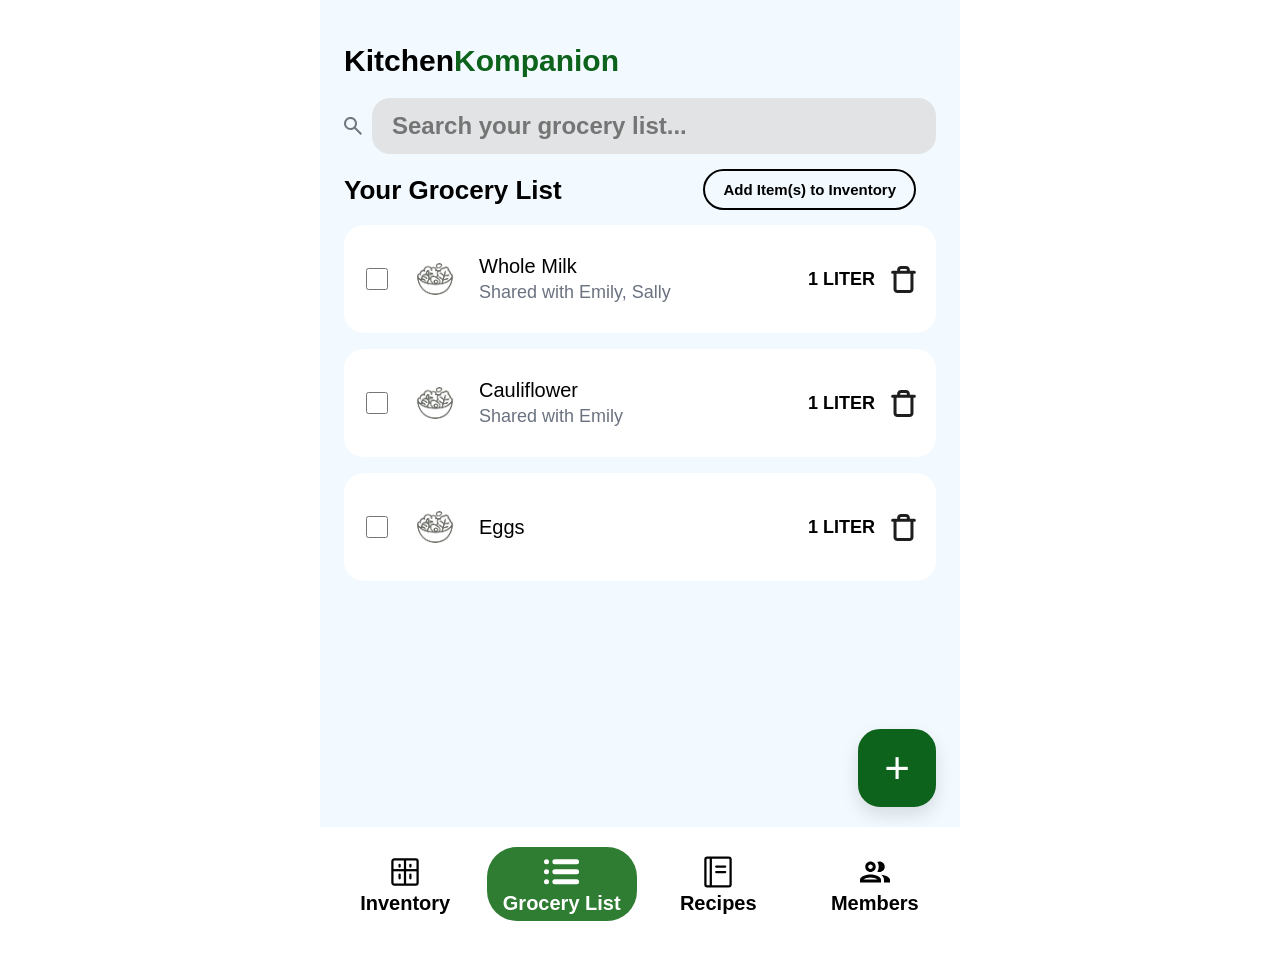
==== commit 0ffcb26f: "edited pop up in members page" ====
--- a/Phase 2/Index.html
+++ b/Phase 2/Index.html
@@ -562,14 +562,39 @@
             <!-- Request food (from Members tab) -->
             <div id="memberfoodrequestform" class="form-popup edit-popup">
                 <div class="edit-header">
-                    <h2>Request a food item</h2>
+                    <h2>Request a Food Item</h2>
                     <button type="button" class="edit-close-btn" onclick="closeMemberFoodRequest()">&times;</button>
                 </div>
-                <p id="memberrequestcontext" class="member-request-context"></p>
-                <p id="memberrequestwarning" class="formwarning">That item is already on your grocery list.</p>
-                <label class="edit-label-main" for="memberrequestitem">What should we pick up?</label>
-                <input type="text" id="memberrequestitem" class="edit-sm-input" placeholder="e.g. Oat milk" autocomplete="off" onkeydown="if(event.key==='Enter'){event.preventDefault();submitMemberFoodRequest();}">
-                <button type="button" class="edit-submit-btn" onclick="submitMemberFoodRequest()">Add to grocery list</button>
+                <form onsubmit="return submitMemberFoodRequest()">
+                    <p id="memberrequestcontext" class="member-request-context"></p>
+
+                    <label class="edit-label-main">Item Name <span class="edit-required">*</span></label>
+                    <p id="memberrequestwarning" class="formwarning">That item is already on your grocery list.</p>
+                    <input type="text" id="memberrequestitem" class="edit-name-input" placeholder="e.g. Oat milk" required autocomplete="off">
+                    <div class="edit-divider"></div>
+
+                    <div class="edit-row-3">
+                        <div class="edit-col">
+                            <label class="edit-label-upper">QUANTITY</label>
+                            <input type="number" id="memberrequestquantity" class="edit-sm-input" min="0" placeholder="Ex. 2" step="any">
+                        </div>
+                        <div class="edit-col">
+                            <label class="edit-label-upper">UNITS</label>
+                            <select id="memberrequestunits" class="edit-sm-select">
+                                <option value="">--</option>
+                                <option value="Liters">Liters</option>
+                                <option value="Cups">Cups</option>
+                                <option value="ML">ML</option>
+                                <option value="Grams">Grams</option>
+                                <option value="Oz">Oz</option>
+                                <option value="Bags">Bags</option>
+                                <option value="Items">Items</option>
+                            </select>
+                        </div>
+                    </div>
+
+                    <button type="submit" class="edit-submit-btn">Add to Grocery List</button>
+                </form>
             </div>
 
             <div id="overlay" class="overlay"></div>
--- a/Phase 2/pantry.css
+++ b/Phase 2/pantry.css
@@ -320,7 +320,7 @@
     bottom: 20px;
     width: 78px;
     height: 78px;
-    border: none;
+    border: 3px solid var(--green);
     border-radius: 22px;
     background: var(--green);
     color: var(--white);
@@ -328,6 +328,12 @@
     line-height: 1;
     cursor: pointer;
     box-shadow: 0 8px 18px rgba(0, 0, 0, 0.12);
+    transition: background 0.2s, color 0.2s;
+}
+
+.floatingadd:hover {
+    background: var(--white);
+    color: var(--green);
 }
 
 .floatingtrash {
@@ -564,7 +570,7 @@
 .edit-submit-btn {
     width: 100%;
     padding: 16px;
-    border: none;
+    border: 2px solid var(--green);
     border-radius: 18px;
     background: var(--green);
     color: var(--white);
@@ -576,4 +582,10 @@
     align-items: center;
     justify-content: center;
     gap: 8px;
-}
+    transition: background 0.2s, color 0.2s;
+}
+
+.edit-submit-btn:hover {
+    background: var(--white);
+    color: var(--green);
+}
--- a/Phase 2/list.css
+++ b/Phase 2/list.css
@@ -63,7 +63,7 @@
 
 .grocery-card-requested {
     font-size: 18px;
-    font-weight: 500;
+    font-weight: 400;
     color: var(--green);
     line-height: 1.2;
 }
@@ -135,4 +135,10 @@
     font-family: var(--font-family-main);
     white-space: nowrap;
     color: var(--black);
+    transition: background 0.2s, color 0.2s;
 }
+
+.grocery-to-inv-btn:hover {
+    background: var(--black);
+    color: var(--white);
+}
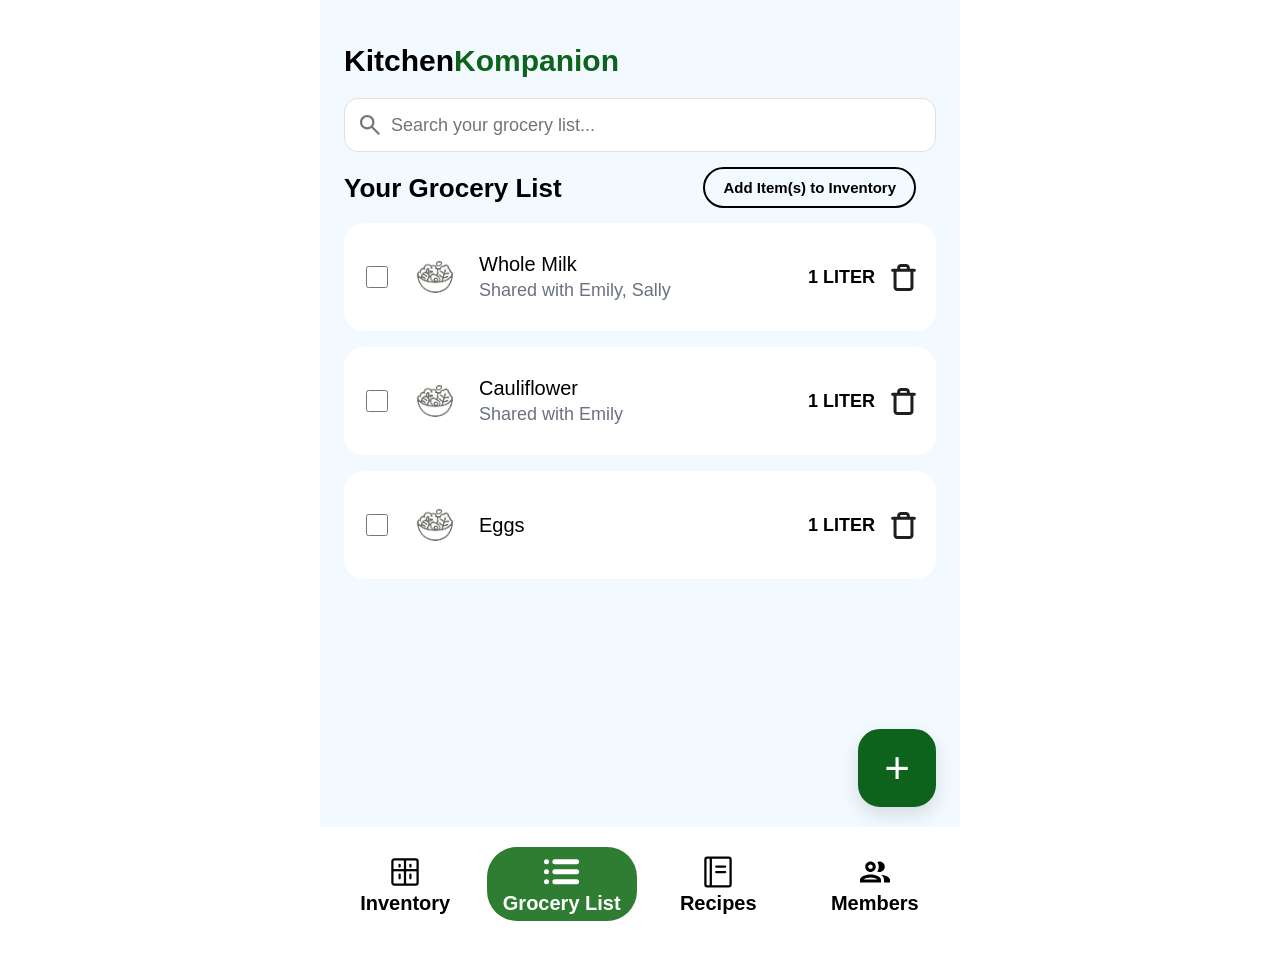
==== commit 2dd03bf3: "small ui tweaks" ====
--- a/Phase 2/Index.html
+++ b/Phase 2/Index.html
@@ -41,7 +41,7 @@
         <!--- everything should go inside the device -->
         <div class="device">
 
-            <!--- kitchen inventory tab here -->
+            <!--- kitchen inventory  -->
             <div id="inv" class="tabcontent">
                 <div class="invcontainer">
 
@@ -94,7 +94,7 @@
 
             </div>
 
-            <!--- live update grocery list here -->
+            <!---grocery list -->
             <div id="grocerytab" class="tabcontent">
                 <div class="invcontainer">
 
@@ -114,7 +114,7 @@
 
                     <div class="listarea">
                         <div id="groceryitems" class="pantrylist">
-                            <!-- grocery cards go here -->
+                            <!-- grocery cards -->
                         </div>
                     </div>
 
@@ -123,7 +123,7 @@
                 </div>
             </div>
 
-            <!-- recipes tab here -->
+            <!-- recipes tab -->
             <div id="recipes" class="tabcontent">
                 <div class="invcontainer">
 
@@ -142,7 +142,7 @@
 
                     <div class="listarea">
                         <div id="recipeitems" class="pantrylist">
-                            <!-- recipe cards go here -->
+                            <!-- recipe cards -->
                         </div>
                     </div>
 
@@ -151,7 +151,7 @@
                 </div>
             </div>
 
-            <!-- members tab here -->
+            <!-- members tab -->
             <div id="members" class="tabcontent">
                 <div class="invcontainer members-container">
                     <h1 class="brandtitle">Kitchen<span class="brandgreen">Kompanion</span></h1>
@@ -168,7 +168,7 @@
                             <button type="button" class="members-edit-btn" onclick="openHouseholdEdit()">Edit</button>
                         </div>
                     </section>
-
+                    <!-- members header; include name, role, and request button -->
                     <section class="members-section" aria-labelledby="members-heading">
                         <h3 id="members-heading" class="members-section-title">Members</h3>
                         <div class="members-table-head">
@@ -182,7 +182,7 @@
                 </div>
             </div>
 
-            <!-- navbar here -->
+            <!-- navbar  -->
             <div class="navbar">
                 <div class="tabcontainer">
                     <button class="tablink" onclick="openTab('inv', this)">
@@ -221,7 +221,7 @@
                 </div>
             </div>
 
-            <!-- pantry list add form -->
+            <!-- pantry list add -->
             <div id="invaddform" class="form-popup edit-popup">
                 <div class="edit-header">
                     <h2>Add New Item</h2>
@@ -247,6 +247,8 @@
                             <label class="edit-label-upper">QUANTITY</label>
                             <input type="number" id="invnewquantity" class="edit-sm-input" min="0" placeholder="Ex. 2">
                         </div>
+
+                        <!-- dropdown for units-->
                         <div class="edit-col">
                             <label class="edit-label-upper">UNITS</label>
                             <select id="invnewunits" class="edit-sm-select">
@@ -281,7 +283,7 @@
                 </form>
             </div>
 
-            <!-- pantry list edit form -->
+            <!-- pantry list edit (reuse of add) -->
             <div id="inveditform" class="form-popup edit-popup">
                 <div class="edit-header">
                     <h2>Edit Item</h2>
@@ -341,7 +343,7 @@
                 </form>
             </div>
 
-            <!-- Grocery List Add Form -->
+            <!-- Grocery List Add Form (reuse from inventory)-->
             <div id="groceryaddform" class="form-popup edit-popup">
                 <div class="edit-header">
                     <h2>Add New Item</h2>
@@ -397,7 +399,7 @@
                 </form>
             </div>
 
-            <!-- Grocery List Edit Form -->
+            <!-- Grocery List Edit -->
             <div id="groceryeditform" class="form-popup edit-popup">
                 <div class="edit-header">
                     <h2>Edit Item</h2>
@@ -452,7 +454,7 @@
                 </form>
             </div>
 
-            <!-- Recipe Add Form -->
+            <!-- Recipe Add -->
             <div id="recipeaddform" class="form-popup edit-popup">
                 <div class="edit-header">
                     <h2>Add New Recipe</h2>
@@ -559,7 +561,7 @@
                 <button type="button" class="edit-submit-btn household-edit-save-btn" onclick="saveHouseholdEdit()">Save changes</button>
             </div>
 
-            <!-- Request food (from Members tab) -->
+            <!-- Request food in members -->
             <div id="memberfoodrequestform" class="form-popup edit-popup">
                 <div class="edit-header">
                     <h2>Request a Food Item</h2>
--- a/Phase 2/pantry.css
+++ b/Phase 2/pantry.css
@@ -78,15 +78,16 @@
 .expiringsoon {
     border: none;
     background: transparent;
-    cursor: pointer; /* so they can see it's clickable */
-    font: var(--text-h3);
+    cursor: pointer;
+    font: var(--text-h4);
     color: var(--green);
     display: inline-flex;
+    align-items: center;
 }
 
 .expiringsoon-icon svg {
-  width: 25px;
-  height: 25px;
+  width: 22px;
+  height: 22px;
   display: block;
   transition: transform 0.2s ease;
   transform-origin: center;
@@ -95,46 +96,52 @@
 
 .expiringsoon-icon svg.flipped {
   transform: scaleY(-1);
-
 }
 
 /* search */
 
 .search {
     width: 100%;
-    /* margin: 0;
-    padding: 0; */
-    /* display: block; */
     height: auto;
     display: flex;
     align-items: center;
-    gap: 10px;
-    /* background: var(--grey); */
+    position: relative;
 }
 
 .search svg {
-  width: 18px;
-  height: 18px;
+  width: 20px;
+  height: 20px;
   flex-shrink: 0;
-  fill: #70787D;
+  fill: #999;
+  position: absolute;
+  left: 16px;
+  top: 50%;
+  transform: translateY(-50%);
+  pointer-events: none;
 }
 
 .search input {
     width: 100%;
-    height: 56px;
-    box-sizing: border-box;
-    border: none;
+    height: 54px;
+    box-sizing: border-box;
+    border: 1.5px solid #e0e0e0;
     outline: none;
-    border-radius: 18px;
-    background: var(--light-grey);
-    padding: 0 20px;
-    font: var(--text-h3);
-}
-
-/* this rule overrides the browsers default autofill color */
+    border-radius: 14px;
+    background: var(--white);
+    padding: 0 20px 0 46px;
+    font-size: 18px;
+    font-family: var(--font-family-main);
+    color: var(--black);
+    transition: border-color 0.2s;
+}
+
+.search input:focus {
+    border-color: var(--green);
+}
+
 .search input:-webkit-autofill,
 .search input:-webkit-autofill:focus {
-    -webkit-box-shadow: 0 0 0 1000px var(--light-grey) inset;
+    -webkit-box-shadow: 0 0 0 1000px var(--white) inset;
     -webkit-text-fill-color: inherit;
 }
 
@@ -405,14 +412,9 @@
 
 .edit-header h2 {
     font: var(--text-h2);
-    /* margin: 0;
-    font-size: 22px; */
     color: var(--black);
-    /* color: #293624; */
-    /* font-family: Inter; */
     font-size: 30px;
     font-style: normal;
-    /* font-weight: 700; */
 }
 
 .edit-close-btn {
--- a/Phase 2/recipe.css
+++ b/Phase 2/recipe.css
@@ -37,10 +37,23 @@
     font-size: 24px;
 }
 
+.recipe-card-info {
+    flex: 1;
+    min-width: 0;
+    display: flex;
+    flex-direction: column;
+    gap: 4px;
+}
+
 .recipe-card-name {
     font: var(--text-h4);
-    flex: 1;
-    min-width: 0;
+}
+
+.recipe-card-time {
+    font-size: 18px;
+    font-weight: 500;
+    color: var(--grey);
+    font-family: var(--font-family-main);
 }
 
 .recipe-card-trash {
--- a/Phase 2/members.css
+++ b/Phase 2/members.css
@@ -134,7 +134,6 @@
     flex-shrink: 0;
 }
 
-/* Food request modal (reuses .edit-popup base) — black text to match household popup */
 #memberfoodrequestform .edit-label-main {
     color: var(--black);
 }
@@ -176,7 +175,6 @@
     margin-top: 22px;
 }
 
-/* Household edit popup — black labels, gray inputs */
 #householdeditform .edit-label-upper {
     color: var(--black);
 }
@@ -229,7 +227,6 @@
     letter-spacing: 0.06em;
 }
 
-/* Match visible text start with inputs: name field padding 18px, role select 16px */
 .household-edit-members-head .household-edit-head-name {
     padding-left: 18px;
     text-align: left;
@@ -311,7 +308,6 @@
     display: block;
 }
 
-/* Match .member-request-btn on member cards */
 .household-edit-add-member {
     width: 100%;
     display: flex;
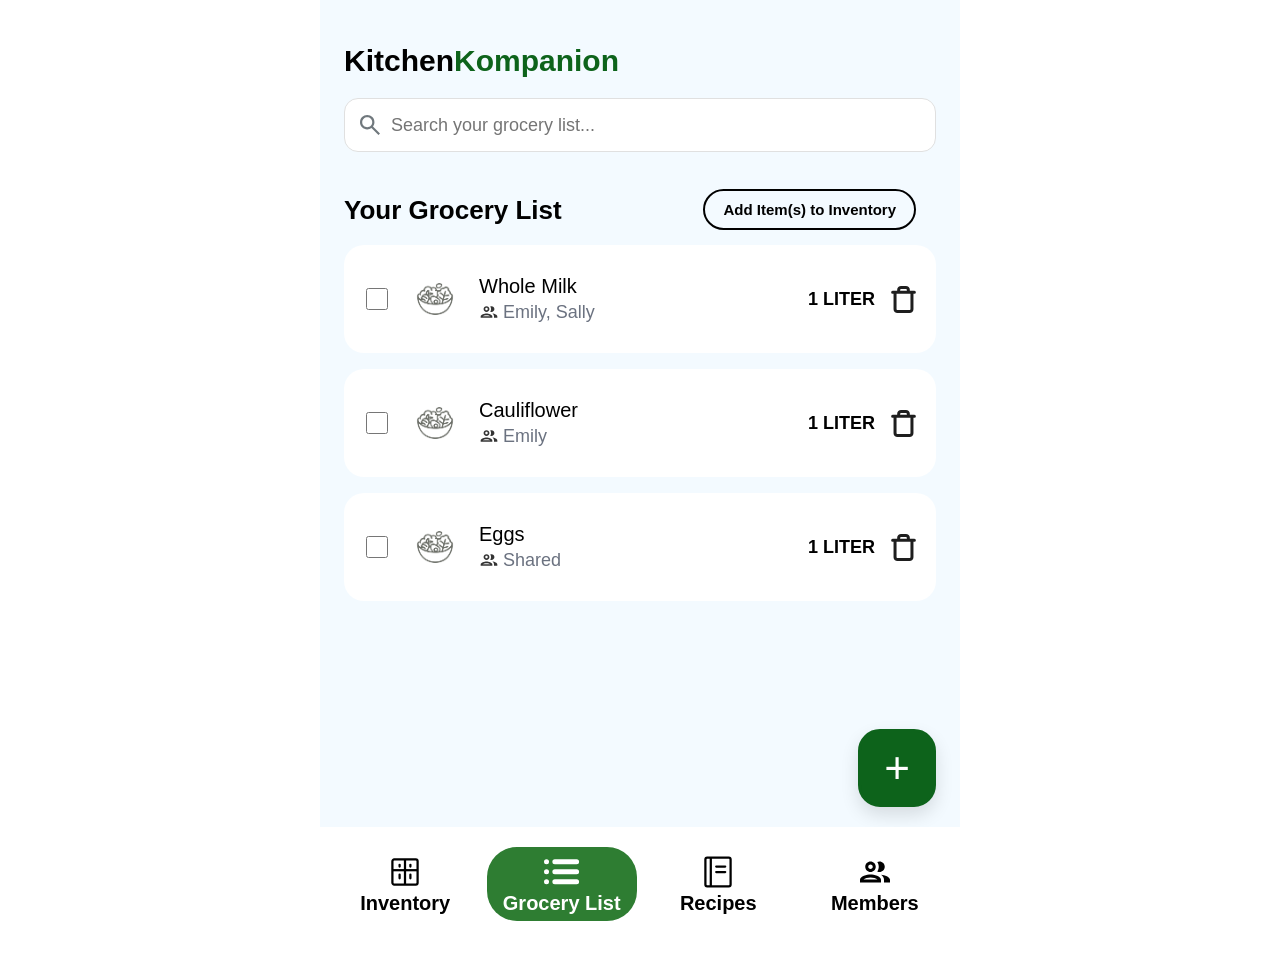
==== commit cc0e70c7: "Added inventory match feature" ====
--- a/Phase 2/Index.html
+++ b/Phase 2/Index.html
@@ -136,8 +136,18 @@
                         <input id="recipesearch" type="text" placeholder="Search your recipes..." oninput="updateRecipeDisplay()" autocomplete="off">
                     </div>
 
-                    <div class="listheader">
+                    <div class="listheader topheader">
                         <h2 class="recipe-heading">Your Recipes</h2>
+                        <div class="headeractions">
+                            <button type="button" id="recipesortbtn" class="expiringsoon" onclick="toggleRecipeSort()">
+                                <span class="expiringsoon-icon">
+                                    <svg id="recipesort-svg" xmlns="http://www.w3.org/2000/svg" viewBox="0 0 24 24" fill="none">
+                                        <path d="M3 18H9V16H3V18ZM3 6V8H21V6H3ZM3 13H15V11H3V13Z" fill="#0D631B"/>
+                                    </svg>
+                                </span>
+                                <span id="recipesort-label">Ingredient match</span>
+                            </button>
+                        </div>
                     </div>
 
                     <div class="listarea">
@@ -642,6 +652,10 @@
                 document.getElementById(tabName).style.display = "block";
                 elmnt.classList.add("nav-active");
 
+                if (tabName === "recipes" && typeof updateRecipeDisplay === "function") {
+                    updateRecipeDisplay();
+                }
+
             }
 
             // default open tab
--- a/Phase 2/pantry.css
+++ b/Phase 2/pantry.css
@@ -106,6 +106,7 @@
     display: flex;
     align-items: center;
     position: relative;
+    margin-bottom: 22px;
 }
 
 .search svg {
--- a/Phase 2/list.css
+++ b/Phase 2/list.css
@@ -68,13 +68,6 @@
     line-height: 1.2;
 }
 
-.grocery-card-shared {
-    font-size: 18px;
-    font-weight: 500;
-    color: var(--grey);
-    font-family: var(--font-family-main);
-}
-
 .grocery-card-right {
     display: flex;
     flex-direction: column;
--- a/Phase 2/recipe.css
+++ b/Phase 2/recipe.css
@@ -54,6 +54,23 @@
     font-weight: 500;
     color: var(--grey);
     font-family: var(--font-family-main);
+}
+
+.recipe-card-match {
+    font-size: 16px;
+    font-weight: 500;
+    color: var(--grey);
+    font-family: var(--font-family-main);
+    line-height: 1.25;
+}
+
+.recipe-card-match-count {
+    color: var(--grey);
+}
+
+.recipe-card-match-all {
+    color: var(--green);
+    font-weight: 600;
 }
 
 .recipe-card-trash {
--- a/Phase 2/members.css
+++ b/Phase 2/members.css
@@ -60,8 +60,8 @@
 }
 
 .members-table-head .members-head-role {
-    text-align: right;
-    padding-right: 4px;
+    text-align: left;
+    min-width: 0;
 }
 
 .members-table-head .members-actions-head {
@@ -108,8 +108,8 @@
     font: var(--text-paragraph);
     font-size: 18px;
     color: var(--grey);
-    text-align: right;
-    padding-right: 4px;
+    text-align: left;
+    min-width: 0;
 }
 
 .member-request-btn {
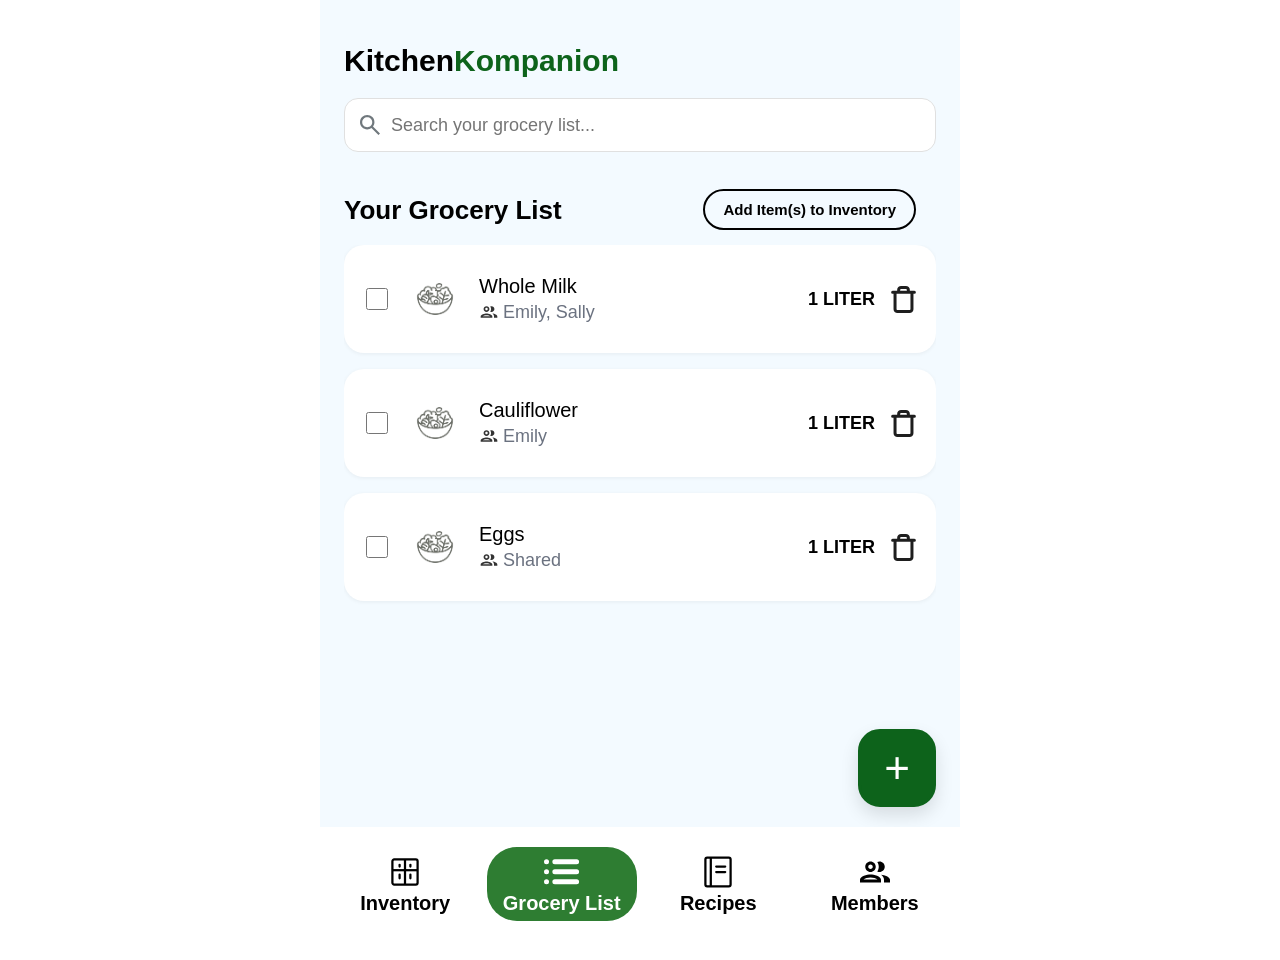
==== commit 07e12d30: "Fixed consistency in pop ups" ====
--- a/Phase 2/Index.html
+++ b/Phase 2/Index.html
@@ -254,13 +254,13 @@
 
                     <div class="edit-row-3">
                         <div class="edit-col">
-                            <label class="edit-label-upper">QUANTITY</label>
+                            <label class="edit-label-upper">Quantity</label>
                             <input type="number" id="invnewquantity" class="edit-sm-input" min="0" placeholder="Ex. 2">
                         </div>
 
                         <!-- dropdown for units-->
                         <div class="edit-col">
-                            <label class="edit-label-upper">UNITS</label>
+                            <label class="edit-label-upper">Units</label>
                             <select id="invnewunits" class="edit-sm-select">
                                 <option value="">--</option>
                                 <option value="Cups">Cups</option>
@@ -273,12 +273,12 @@
                             </select>
                         </div>
                         <div class="edit-col">
-                            <label class="edit-label-upper">EXPIRES ON</label>
+                            <label class="edit-label-upper">Expires on</label>
                             <input type="date" id="invnewdate" class="edit-sm-input">
                         </div>
                     </div>
 
-                    <label class="edit-label-upper">STORAGE LOCATION</label>
+                    <label class="edit-label-upper">Storage location</label>
                     <div class="edit-pills" id="invaddpills">
                         <button type="button" class="edit-pill active-pill" data-loc="Fridge">Fridge</button>
                         <button type="button" class="edit-pill" data-loc="Freezer">Freezer</button>
@@ -286,7 +286,7 @@
                     </div>
                     <input type="hidden" id="invnewdrop" value="Fridge">
 
-                    <label class="edit-label-upper">SHARED WITH</label>
+                    <label class="edit-label-upper">Shared with</label>
                     <div class="edit-members" id="invaddmembers"></div>
 
                     <button type="submit" class="edit-submit-btn">Add to Inventory</button>
@@ -316,11 +316,11 @@
 
                     <div class="edit-row-3">
                         <div class="edit-col">
-                            <label class="edit-label-upper">QUANTITY</label>
+                            <label class="edit-label-upper">Quantity</label>
                             <input type="number" id="inveditquantity" class="edit-sm-input" min="0">
                         </div>
                         <div class="edit-col">
-                            <label class="edit-label-upper">UNITS</label>
+                            <label class="edit-label-upper">Units</label>
                             <select id="inveditunits" class="edit-sm-select">
                                 <option value="">--</option>
                                 <option value="Cups">Cups</option>
@@ -333,12 +333,12 @@
                             </select>
                         </div>
                         <div class="edit-col">
-                            <label class="edit-label-upper">EXPIRES ON</label>
+                            <label class="edit-label-upper">Expires on</label>
                             <input type="date" id="inveditdate" class="edit-sm-input">
                         </div>
                     </div>
 
-                    <label class="edit-label-upper">STORAGE LOCATION</label>
+                    <label class="edit-label-upper">Storage location</label>
                     <div class="edit-pills" id="inveditpills">
                         <button type="button" class="edit-pill active-pill" data-loc="Fridge">Fridge</button>
                         <button type="button" class="edit-pill" data-loc="Freezer">Freezer</button>
@@ -346,7 +346,7 @@
                     </div>
                     <input type="hidden" id="inveditdrop" value="Fridge">
 
-                    <label class="edit-label-upper">SHARED WITH</label>
+                    <label class="edit-label-upper">Shared with</label>
                     <div class="edit-members" id="inveditmembers"></div>
 
                     <button type="submit" class="edit-submit-btn">Save</button>
@@ -376,11 +376,11 @@
 
                     <div class="edit-row-3">
                         <div class="edit-col">
-                            <label class="edit-label-upper">QUANTITY</label>
+                            <label class="edit-label-upper">Quantity</label>
                             <input type="number" id="grocerynewquantity" class="edit-sm-input" min="0" placeholder="Ex. 1.2" step="any">
                         </div>
                         <div class="edit-col">
-                            <label class="edit-label-upper">UNITS</label>
+                            <label class="edit-label-upper">Units</label>
                             <select id="grocerynewunits" class="edit-sm-select">
                                 <option value="">--</option>
                                 <option value="Liters">Liters</option>
@@ -394,7 +394,7 @@
                         </div>
                     </div>
 
-                    <label class="edit-label-upper">STORAGE LOCATION</label>
+                    <label class="edit-label-upper">Storage location</label>
                     <div class="edit-pills" id="groceryaddpills">
                         <button type="button" class="edit-pill active-pill" data-loc="Fridge">Fridge</button>
                         <button type="button" class="edit-pill" data-loc="Freezer">Freezer</button>
@@ -402,14 +402,14 @@
                     </div>
                     <input type="hidden" id="grocerynewlocation" value="Fridge">
 
-                    <label class="edit-label-upper">SHARED WITH</label>
+                    <label class="edit-label-upper">Shared with</label>
                     <div class="edit-members" id="groceryaddmembers"></div>
 
                     <button type="submit" class="edit-submit-btn">Add to Grocery List</button>
                 </form>
             </div>
 
-            <!-- Grocery List Edit -->
+            <!-- grocery List Edit -->
             <div id="groceryeditform" class="form-popup edit-popup">
                 <div class="edit-header">
                     <h2>Edit Item</h2>
@@ -431,11 +431,11 @@
 
                     <div class="edit-row-3">
                         <div class="edit-col">
-                            <label class="edit-label-upper">QUANTITY</label>
+                            <label class="edit-label-upper">Quantity</label>
                             <input type="number" id="groceryeditquantity" class="edit-sm-input" min="0" step="any">
                         </div>
                         <div class="edit-col">
-                            <label class="edit-label-upper">UNITS</label>
+                            <label class="edit-label-upper">Units</label>
                             <select id="groceryeditunits" class="edit-sm-select">
                                 <option value="">--</option>
                                 <option value="Liters">Liters</option>
@@ -449,7 +449,7 @@
                         </div>
                     </div>
 
-                    <label class="edit-label-upper">STORAGE LOCATION</label>
+                    <label class="edit-label-upper">Storage location</label>
                     <div class="edit-pills" id="groceryeditpills">
                         <button type="button" class="edit-pill active-pill" data-loc="Fridge">Fridge</button>
                         <button type="button" class="edit-pill" data-loc="Freezer">Freezer</button>
@@ -457,14 +457,14 @@
                     </div>
                     <input type="hidden" id="groceryeditlocation" value="Fridge">
 
-                    <label class="edit-label-upper">SHARED WITH</label>
+                    <label class="edit-label-upper">Shared with</label>
                     <div class="edit-members" id="groceryeditmembers"></div>
 
                     <button type="submit" class="edit-submit-btn">Save</button>
                 </form>
             </div>
 
-            <!-- Recipe Add -->
+            <!-- Recipe add -->
             <div id="recipeaddform" class="form-popup edit-popup">
                 <div class="edit-header">
                     <h2>Add New Recipe</h2>
@@ -485,23 +485,23 @@
                     <input type="text" id="recipenewname" class="edit-name-input" placeholder="e.g. Cauliflower Stew" required autocomplete="off">
                     <div class="edit-divider"></div>
 
-                    <label class="edit-label-upper">PREP TIME (MINUTES)</label>
+                    <label class="edit-label-upper">Prep time (minutes)</label>
                     <input type="number" id="recipenewpreptime" class="edit-sm-input recipe-prep-input" min="0" placeholder="30">
 
                     <div class="recipe-ingredients-header">
                         <button type="button" class="recipe-add-ingredient-btn" onclick="addIngredientField()">+</button>
-                        <label class="edit-label-upper" style="margin-bottom:0">INGREDIENTS</label>
+                        <label class="edit-label-upper recipe-ingredients-label">Ingredients</label>
                     </div>
                     <div id="recipeingredientslist" class="recipe-ingredients-list"></div>
 
-                    <label class="edit-label-upper">INSTRUCTIONS</label>
+                    <label class="edit-label-upper">Instructions</label>
                     <textarea id="recipenewinstructions" class="recipe-instructions-input" placeholder="eg. Flour" rows="4"></textarea>
 
                     <button type="submit" class="edit-submit-btn">Add Recipe</button>
                 </form>
             </div>
 
-            <!-- Recipe Edit Form -->
+            <!-- Recipe edit same as add -->
             <div id="recipeeditform" class="form-popup edit-popup">
                 <div class="edit-header">
                     <h2>Edit Recipe</h2>
@@ -521,16 +521,16 @@
                     <input type="text" id="recipeeditname" class="edit-name-input" placeholder="e.g. Cauliflower Stew" required autocomplete="off">
                     <div class="edit-divider"></div>
 
-                    <label class="edit-label-upper">PREP TIME (MINUTES)</label>
+                    <label class="edit-label-upper">Prep time (minutes)</label>
                     <input type="number" id="recipeeditpreptime" class="edit-sm-input recipe-prep-input" min="0" placeholder="30">
 
                     <div class="recipe-ingredients-header">
                         <button type="button" class="recipe-add-ingredient-btn" onclick="addEditIngredientField()">+</button>
-                        <label class="edit-label-upper" style="margin-bottom:0">INGREDIENTS</label>
+                        <label class="edit-label-upper recipe-ingredients-label">Ingredients</label>
                     </div>
                     <div id="recipeeditingredientslist" class="recipe-ingredients-list"></div>
 
-                    <label class="edit-label-upper">INSTRUCTIONS</label>
+                    <label class="edit-label-upper">Instructions</label>
                     <textarea id="recipeeditinstructions" class="recipe-instructions-input" placeholder="eg. Flour" rows="4"></textarea>
 
                     <button type="submit" class="edit-submit-btn">Save Changes</button>
@@ -544,11 +544,11 @@
                     <button type="button" class="edit-close-btn" onclick="closeHouseholdEdit()">&times;</button>
                 </div>
 
-                <label class="edit-label-upper household-edit-section-label" for="householdeditname">HOUSEHOLD NAME</label>
+                <label class="edit-label-upper household-edit-section-label" for="householdeditname">Household name</label>
                 <input type="text" id="householdeditname" class="edit-name-input" placeholder="e.g. The Smith's House" autocomplete="off">
                 <div class="edit-divider"></div>
 
-                <label class="edit-label-upper household-edit-section-label" for="householdedittype">HOUSEHOLD TYPE</label>
+                <label class="edit-label-upper household-edit-section-label" for="householdedittype">Household type</label>
                 <select id="householdedittype" class="edit-sm-select household-edit-type-select">
                     <option value="Roommates">Roommates</option>
                     <option value="Family">Family</option>
@@ -587,11 +587,11 @@
 
                     <div class="edit-row-3">
                         <div class="edit-col">
-                            <label class="edit-label-upper">QUANTITY</label>
+                            <label class="edit-label-upper">Quantity</label>
                             <input type="number" id="memberrequestquantity" class="edit-sm-input" min="0" placeholder="Ex. 2" step="any">
                         </div>
                         <div class="edit-col">
-                            <label class="edit-label-upper">UNITS</label>
+                            <label class="edit-label-upper">Units</label>
                             <select id="memberrequestunits" class="edit-sm-select">
                                 <option value="">--</option>
                                 <option value="Liters">Liters</option>
--- a/Phase 2/pantry.css
+++ b/Phase 2/pantry.css
@@ -206,6 +206,19 @@
     min-height: 96px;
     box-sizing: border-box;
     width: 100%;
+    cursor: pointer;
+    box-shadow: 0 1px 4px rgba(0, 0, 0, 0.06);
+    transition: box-shadow 0.2s ease;
+}
+
+.inventory-card:hover {
+    box-shadow: 0 10px 28px rgba(0, 0, 0, 0.12);
+}
+
+@media (prefers-reduced-motion: reduce) {
+    .inventory-card {
+        transition: none;
+    }
 }
 
 .inventory-card-left {
@@ -396,7 +409,7 @@
 
 .edit-popup {
     background-color: var(--light-green);
-    padding: 28px;
+    padding: 32px;
     width: 560px;
     max-height: 90vh;
     border-radius: 24px;
@@ -408,7 +421,7 @@
     display: flex;
     justify-content: space-between;
     align-items: center;
-    margin-bottom: 18px;
+    margin-bottom: 22px;
 }
 
 .edit-header h2 {
@@ -440,8 +453,8 @@
     font-size: 28px;
     font-weight: 700;
     line-height: 28px;
-    color: #006F1C;
-    margin-bottom: 6px;
+    color: var(--black);
+    margin-bottom: 12px;
 }
 
 .edit-required {
@@ -457,19 +470,23 @@
     background: transparent;
     box-sizing: border-box;
     font-family: var(--font-family-main);
-    color: var(--form-text);
+    color: var(--black);
+}
+
+.edit-name-input::placeholder {
+    color: rgba(0, 0, 0, 0.5);
 }
 
 .edit-divider {
     height: 1px;
     background: var(--light-grey);
-    margin: 4px 0 20px;
+    margin: 12px 0 32px;
 }
 
 .edit-row-3 {
     display: flex;
     gap: 14px;
-    margin-bottom: 22px;
+    margin-bottom: 34px;
 }
 
 .edit-col {
@@ -477,16 +494,17 @@
     min-width: 0;
 }
 
+/* Section labels — same voice as Item name (no all-caps) */
 .edit-label-upper {
     display: block;
     font-family: var(--font-family-main);
-    font-size: 18px;
+    font-size: 22px;
     font-weight: 700;
-    line-height: 15px;
-    letter-spacing: 1.5px;
-    text-transform: uppercase;
-    color: var(--form-text);
-    margin-bottom: 8px;
+    line-height: 1.25;
+    letter-spacing: 0;
+    text-transform: none;
+    color: var(--black);
+    margin-bottom: 14px;
 }
 
 .edit-sm-input,
@@ -500,9 +518,13 @@
     box-sizing: border-box;
     outline: none;
     font-family: var(--font-family-main);
-    color: var(--form-text);
+    color: var(--black);
     -webkit-appearance: none;
     appearance: none;
+}
+
+.edit-sm-input::placeholder {
+    color: rgba(0, 0, 0, 0.5);
 }
 
 .edit-sm-select {
@@ -514,7 +536,7 @@
 .edit-pills {
     display: flex;
     gap: 10px;
-    margin-bottom: 22px;
+    margin-bottom: 34px;
 }
 
 .edit-pill {
@@ -525,7 +547,7 @@
     font-weight: 500;
     cursor: pointer;
     background: #eef0f1;
-    color: var(--form-text);
+    color: var(--black);
     font-family: var(--font-family-main);
 }
 
@@ -537,7 +559,7 @@
 .edit-members {
     display: flex;
     gap: 18px;
-    margin-bottom: 26px;
+    margin-bottom: 38px;
 }
 
 .edit-member {
@@ -567,12 +589,13 @@
 .edit-member-name {
     font-size: 14px;
     font-weight: 500;
-    color: var(--form-text);
+    color: var(--black);
 }
 
 .edit-submit-btn {
     width: 100%;
     padding: 16px;
+    margin-top: 14px;
     border: 2px solid var(--green);
     border-radius: 18px;
     background: var(--green);
--- a/Phase 2/list.css
+++ b/Phase 2/list.css
@@ -11,6 +11,18 @@
     box-sizing: border-box;
     width: 100%;
     cursor: pointer;
+    box-shadow: 0 1px 4px rgba(0, 0, 0, 0.06);
+    transition: box-shadow 0.2s ease;
+}
+
+.grocery-card:hover {
+    box-shadow: 0 10px 28px rgba(0, 0, 0, 0.12);
+}
+
+@media (prefers-reduced-motion: reduce) {
+    .grocery-card {
+        transition: none;
+    }
 }
 
 .grocery-card-left {
--- a/Phase 2/recipe.css
+++ b/Phase 2/recipe.css
@@ -15,6 +15,19 @@
     box-sizing: border-box;
     width: 100%;
     gap: 14px;
+    cursor: pointer;
+    box-shadow: 0 1px 4px rgba(0, 0, 0, 0.06);
+    transition: box-shadow 0.2s ease;
+}
+
+.recipe-card:hover {
+    box-shadow: 0 10px 28px rgba(0, 0, 0, 0.12);
+}
+
+@media (prefers-reduced-motion: reduce) {
+    .recipe-card {
+        transition: none;
+    }
 }
 
 .recipe-card-image {
@@ -97,7 +110,7 @@
     justify-content: center;
     gap: 6px;
     cursor: pointer;
-    margin-bottom: 16px;
+    margin-bottom: 22px;
     overflow: hidden;
     position: relative;
 }
@@ -105,7 +118,7 @@
 .recipe-cover-upload span {
     font-size: 14px;
     font-weight: 600;
-    color: #444;
+    color: var(--black);
 }
 
 .recipe-cover-upload img {
@@ -119,14 +132,18 @@
 
 .recipe-prep-input {
     width: 140px !important;
-    margin-bottom: 20px;
+    margin-bottom: 28px;
 }
 
 .recipe-ingredients-header {
     display: flex;
     align-items: center;
     gap: 10px;
-    margin-bottom: 10px;
+    margin-bottom: 14px;
+}
+
+.recipe-ingredients-label {
+    margin-bottom: 0;
 }
 
 .recipe-add-ingredient-btn {
@@ -138,7 +155,7 @@
     font-size: 22px;
     font-weight: 700;
     cursor: pointer;
-    color: var(--form-text);
+    color: var(--black);
     display: flex;
     align-items: center;
     justify-content: center;
@@ -148,8 +165,8 @@
 .recipe-ingredients-list {
     display: flex;
     flex-direction: column;
-    gap: 8px;
-    margin-bottom: 20px;
+    gap: 12px;
+    margin-bottom: 28px;
 }
 
 .recipe-ingredient-row {
@@ -166,9 +183,13 @@
     background: #eef0f1;
     font-size: 16px;
     font-family: var(--font-family-main);
-    color: var(--form-text);
+    color: var(--black);
     outline: none;
     box-sizing: border-box;
+}
+
+.recipe-ingredient-row input::placeholder {
+    color: rgba(0, 0, 0, 0.5);
 }
 
 .recipe-ingredient-trash {
@@ -189,10 +210,14 @@
     background: #eef0f1;
     font-size: 16px;
     font-family: var(--font-family-main);
-    color: var(--form-text);
+    color: var(--black);
     outline: none;
     resize: vertical;
     box-sizing: border-box;
-    margin-bottom: 20px;
+    margin-bottom: 28px;
     min-height: 100px;
 }
+
+.recipe-instructions-input::placeholder {
+    color: rgba(0, 0, 0, 0.5);
+}
--- a/Phase 2/members.css
+++ b/Phase 2/members.css
@@ -134,10 +134,6 @@
     flex-shrink: 0;
 }
 
-#memberfoodrequestform .edit-label-main {
-    color: var(--black);
-}
-
 #memberfoodrequestform .member-request-context {
     font: var(--text-paragraph);
     font-size: 18px;
@@ -163,12 +159,6 @@
     background: #eef0f1;
     font-size: 18px;
     outline: none;
-    color: var(--black);
-}
-
-#memberfoodrequestform .edit-sm-input::placeholder {
-    color: var(--black);
-    opacity: 0.45;
 }
 
 #memberfoodrequestform .edit-submit-btn {
@@ -180,8 +170,8 @@
 }
 
 #householdeditform .household-edit-section-label {
-    margin-top: 4px;
-    margin-bottom: 10px;
+    margin-top: 6px;
+    margin-bottom: 12px;
 }
 
 #householdeditform #householdeditname {
@@ -200,19 +190,19 @@
 }
 
 #householdeditform .edit-divider {
-    margin-top: 8px;
-    margin-bottom: 22px;
+    margin-top: 12px;
+    margin-bottom: 32px;
 }
 
 #householdeditform .household-edit-type-select {
-    margin-bottom: 24px;
+    margin-bottom: 28px;
     width: 100%;
     font-size: 20px;
     color: var(--black);
 }
 
 .household-edit-members-block {
-    margin-bottom: 20px;
+    margin-bottom: 26px;
 }
 
 .household-edit-members-head {
@@ -220,11 +210,14 @@
     grid-template-columns: 1fr minmax(140px, 180px) 44px;
     gap: 14px;
     align-items: center;
-    padding: 0 0 14px 0;
-    font: 700 18px / 1.2 var(--font-family-main);
-    color: var(--black);
-    text-transform: uppercase;
-    letter-spacing: 0.06em;
+    padding: 0 0 16px 0;
+    font-size: 22px;
+    font-weight: 700;
+    line-height: 1.25;
+    font-family: var(--font-family-main);
+    color: var(--black);
+    text-transform: none;
+    letter-spacing: 0;
 }
 
 .household-edit-members-head .household-edit-head-name {
@@ -241,7 +234,7 @@
 .household-edit-member-rows {
     display: flex;
     flex-direction: column;
-    gap: 14px;
+    gap: 18px;
 }
 
 .household-edit-member-row {
@@ -315,7 +308,7 @@
     justify-content: center;
     gap: 12px;
     padding: 14px 20px;
-    margin-bottom: 14px;
+    margin-bottom: 18px;
     border: 2px solid var(--green);
     border-radius: 12px;
     background: rgba(13, 99, 27, 0.06);
